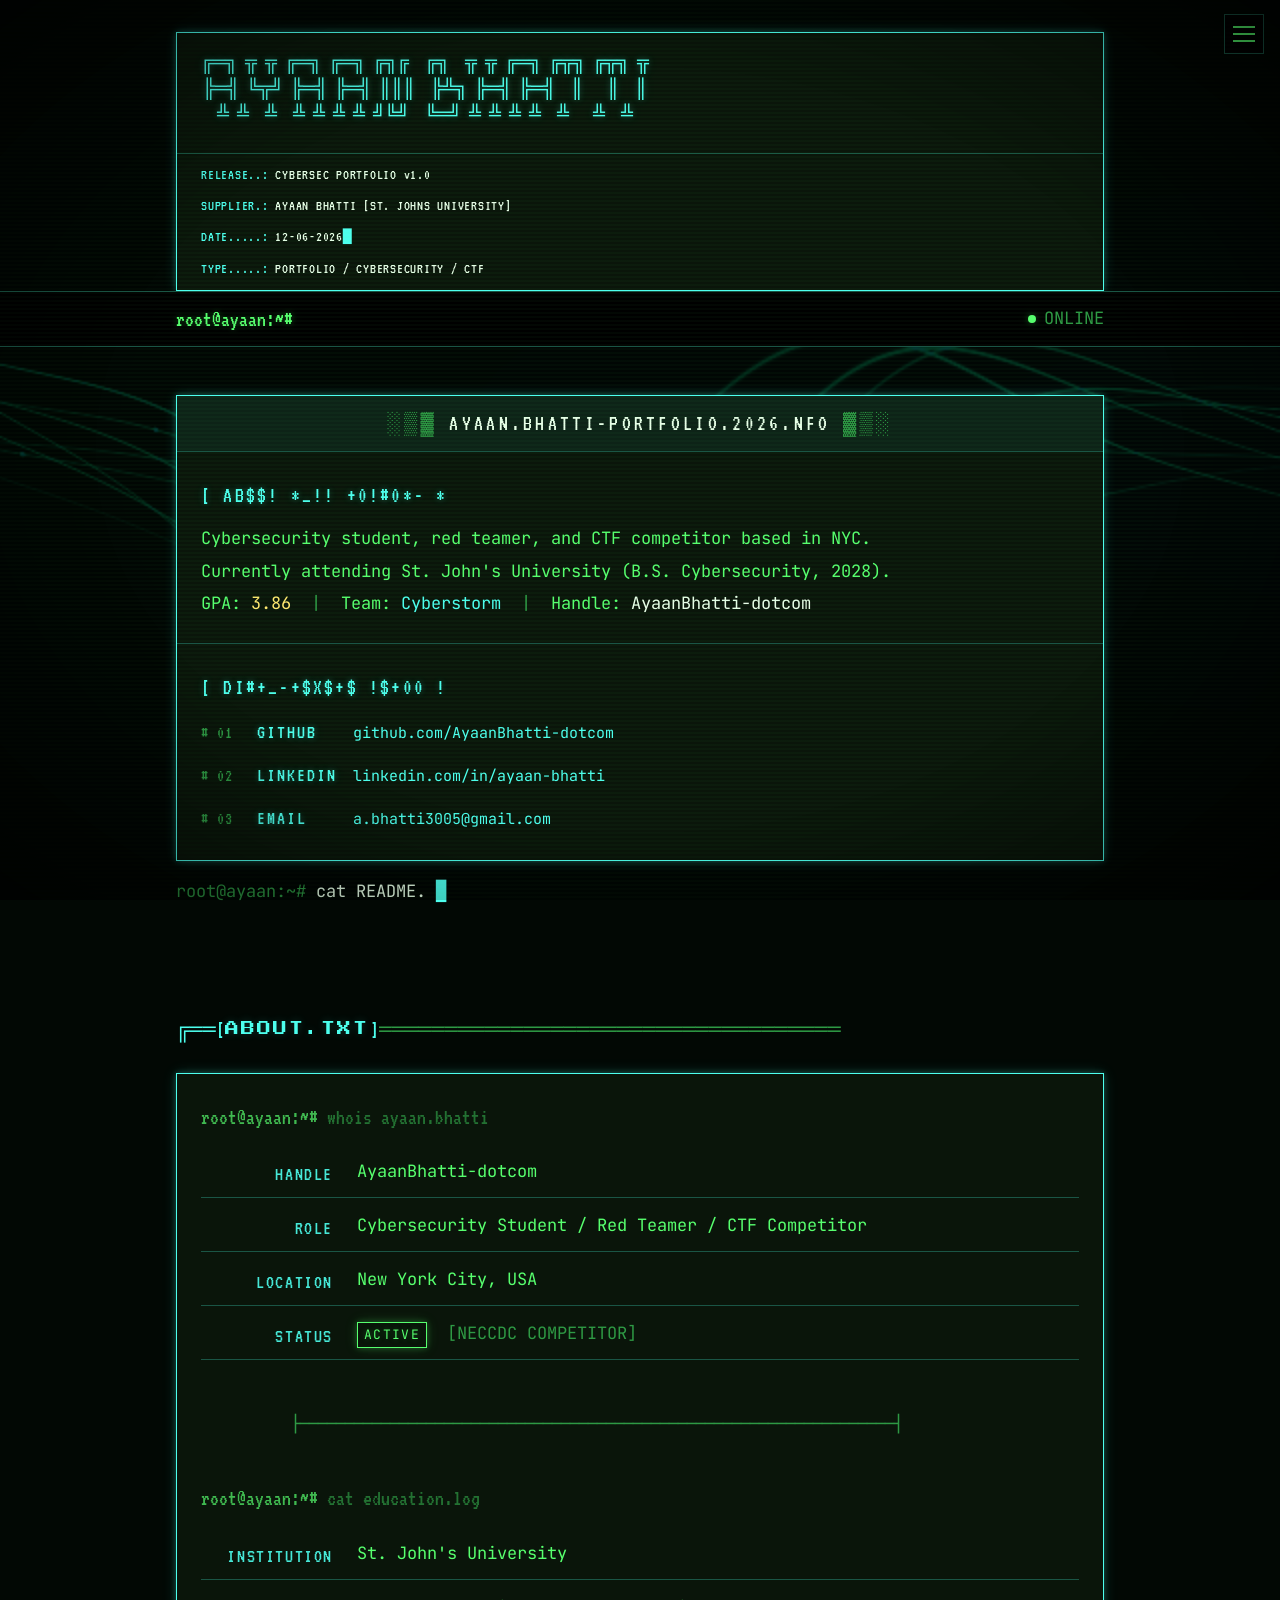
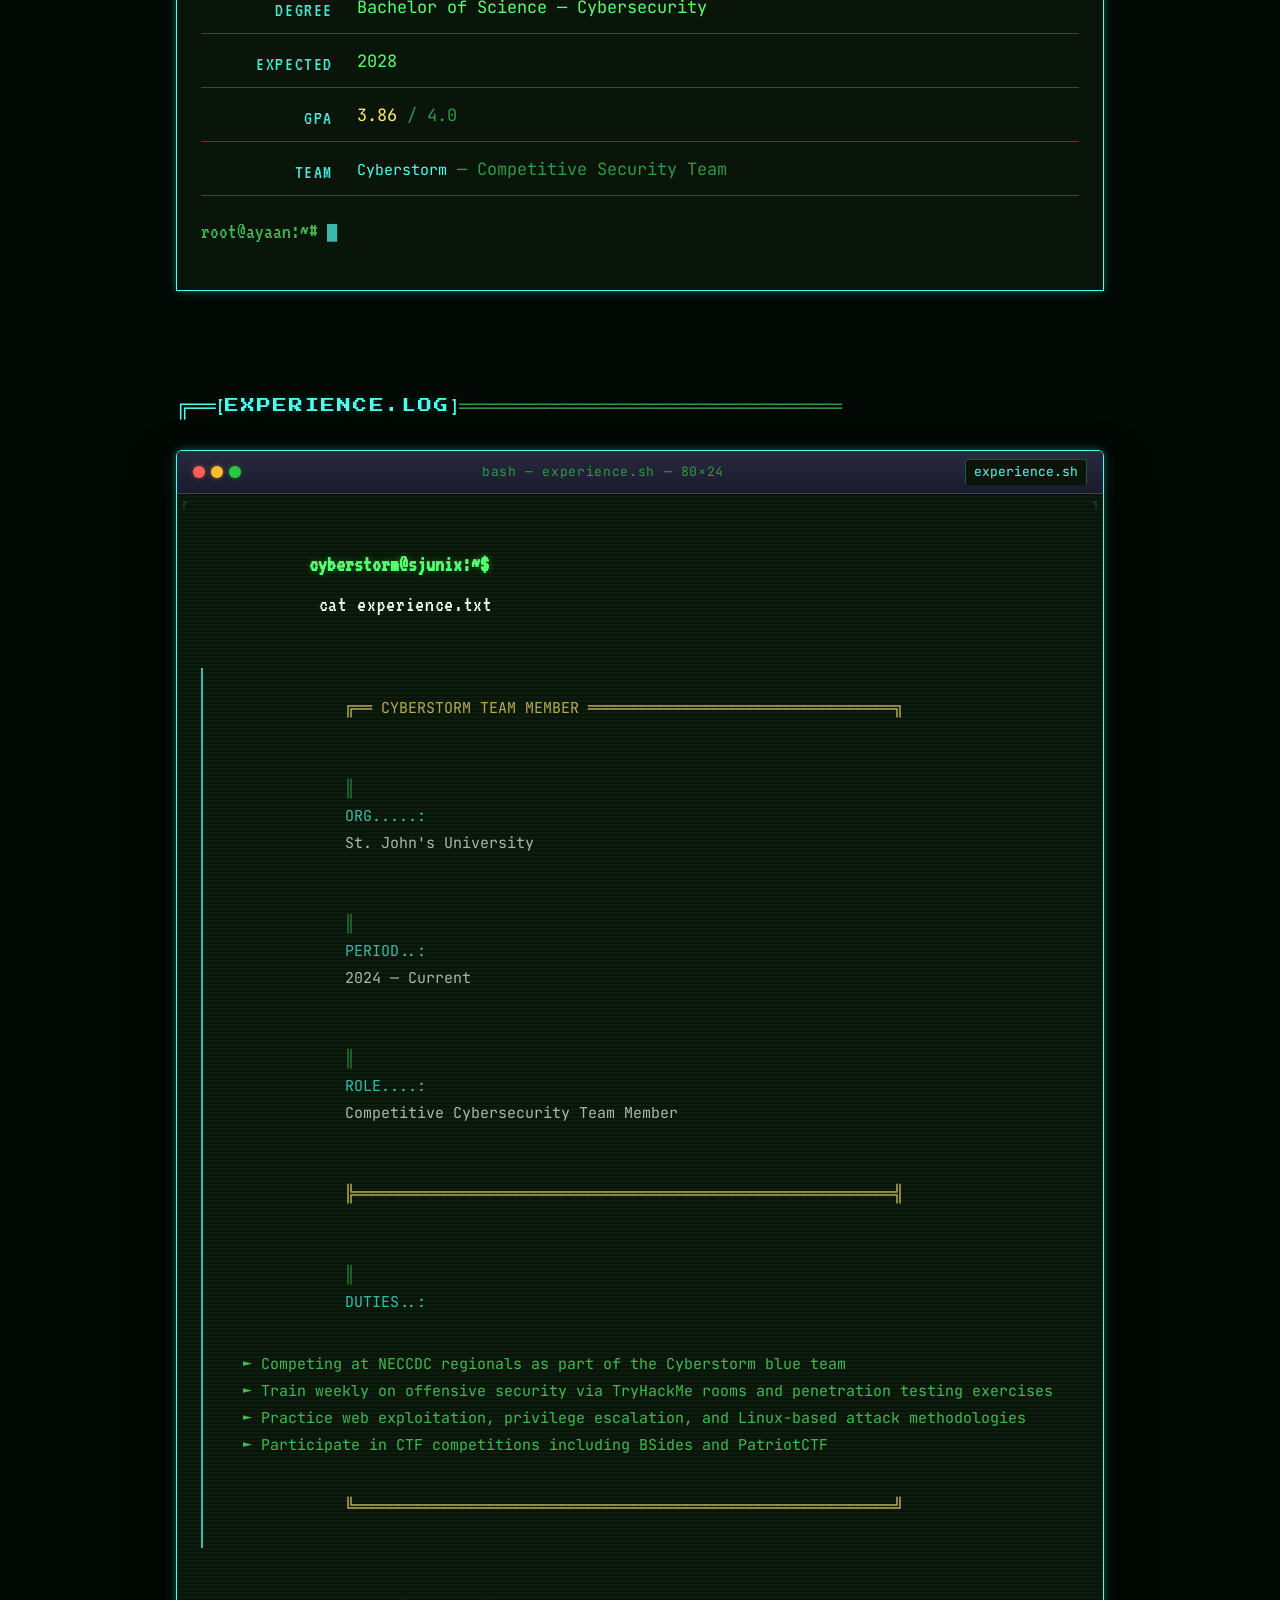
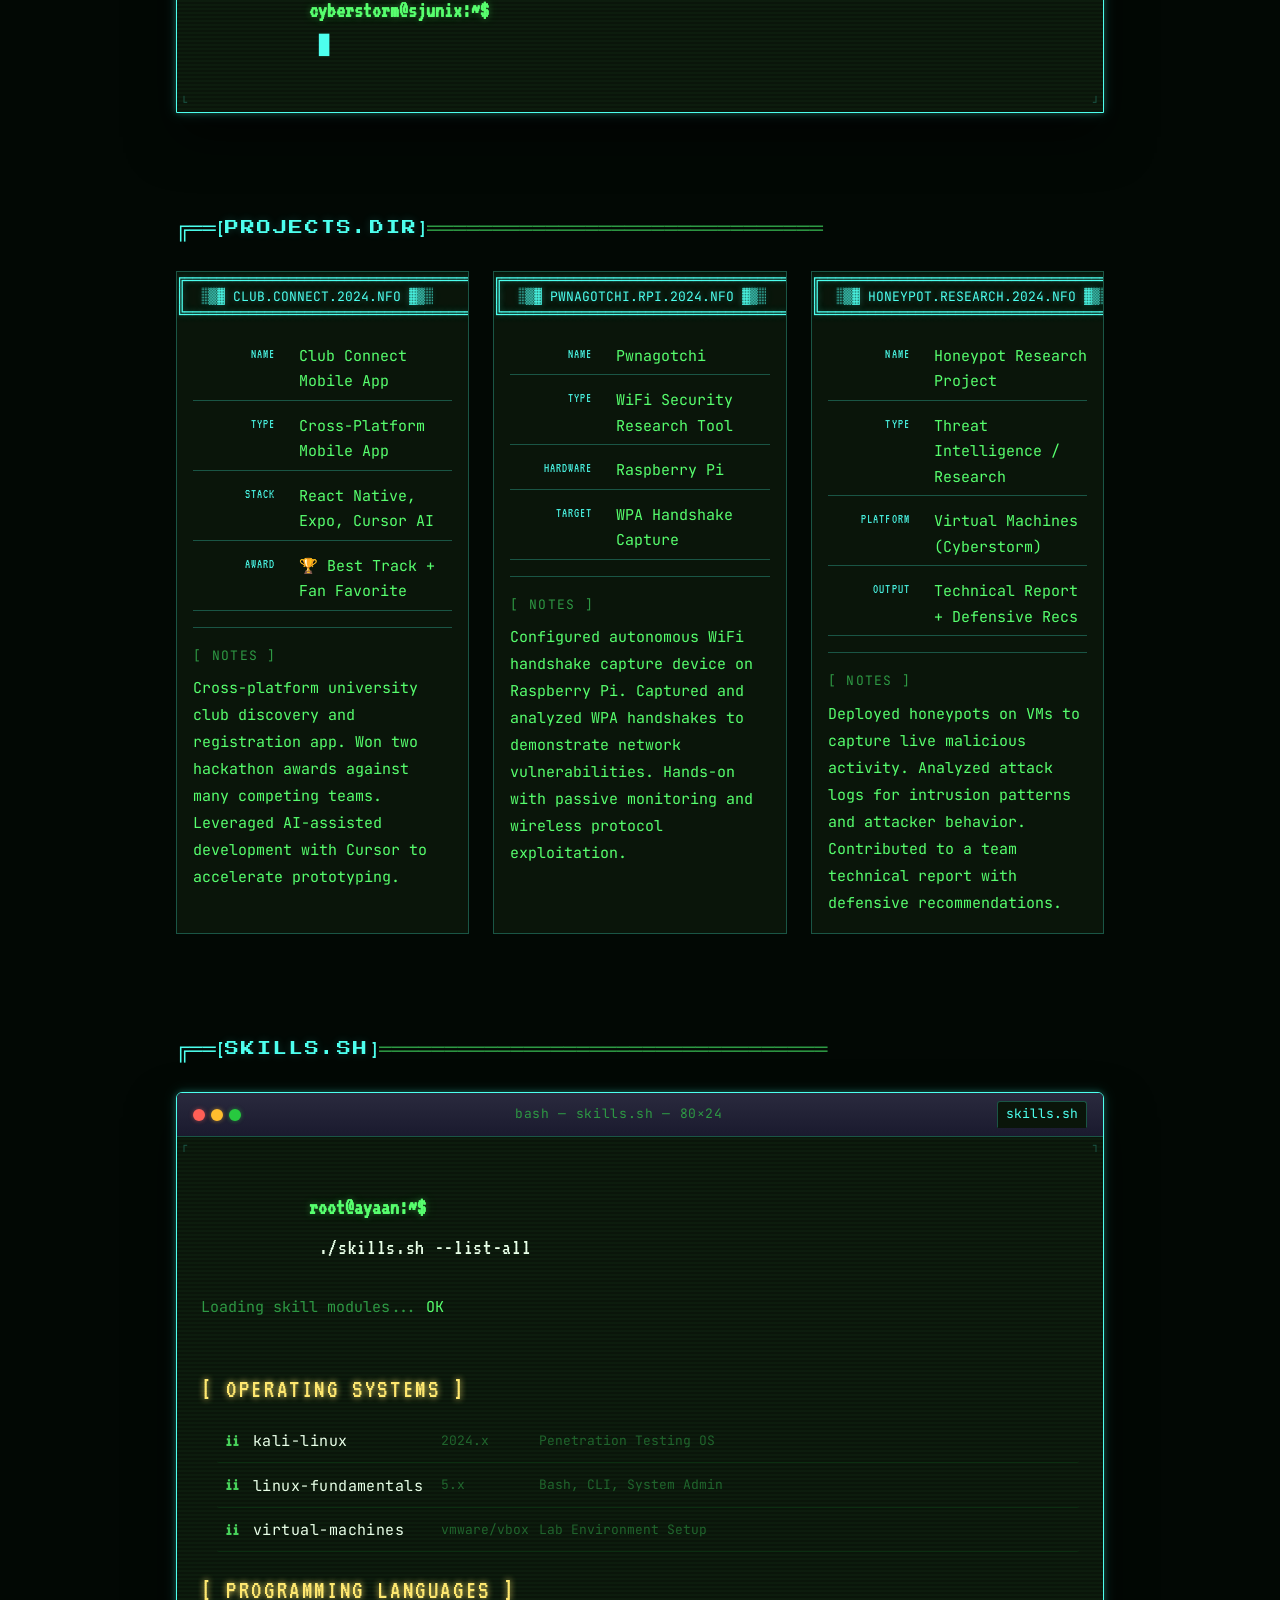
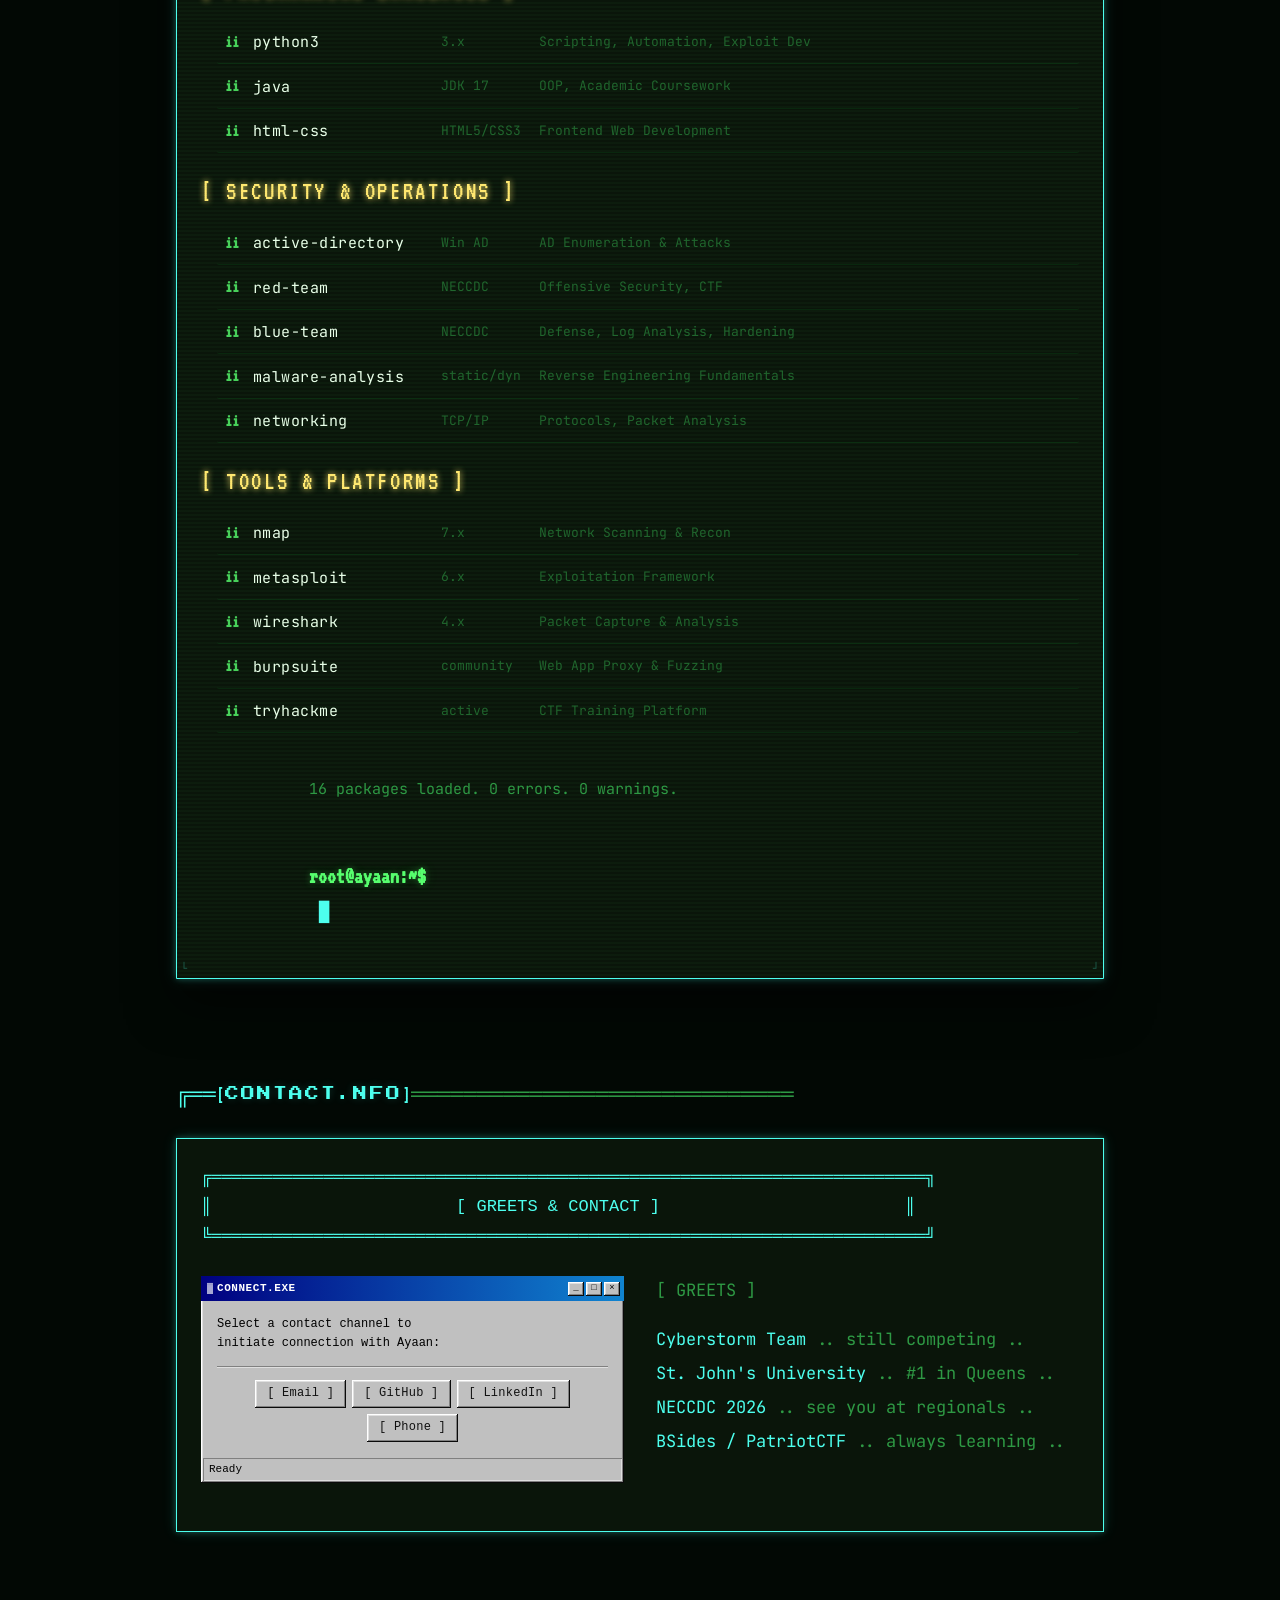
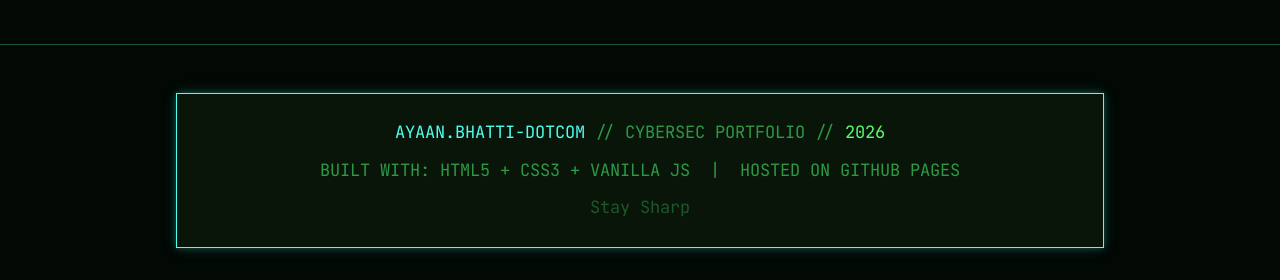
==== index.html @ 2c01bb22 "Add portfolio site files and design system" ====
<!DOCTYPE html>
<html lang="en">
<head>
  <meta charset="UTF-8">
  <meta name="viewport" content="width=device-width, initial-scale=1.0">

  <!-- Primary Meta Tags -->
  <title>Ayaan Bhatti | Cybersecurity Portfolio</title>
  <meta name="title"       content="Ayaan Bhatti | Cybersecurity Portfolio">
  <meta name="description" content="Cybersecurity student at St. John's University. CTF competitor, red teamer, NECCDC competitor. Explore my projects including Pwnagotchi, honeypot research, and Club Connect.">
  <meta name="author"      content="Ayaan Bhatti">
  <meta name="keywords"    content="cybersecurity, CTF, NECCDC, red team, blue team, St. John's University, portfolio, Kali Linux, penetration testing">
  <meta name="robots"      content="index, follow">
  <meta name="theme-color" content="#000000">

  <!-- Canonical URL -->
  <link rel="canonical" href="https://ayaanbhatti-dotcom.github.io/">

  <!-- Open Graph / Social -->
  <meta property="og:type"        content="website">
  <meta property="og:url"         content="https://ayaanbhatti-dotcom.github.io/">
  <meta property="og:title"       content="Ayaan Bhatti | Cybersecurity Portfolio">
  <meta property="og:description" content="Cybersecurity student, CTF competitor, and red teamer at St. John's University.">
  <meta property="og:image"       content="https://ayaanbhatti-dotcom.github.io/og-image.png">

  <!-- Twitter Card -->
  <meta name="twitter:card"        content="summary_large_image">
  <meta name="twitter:title"       content="Ayaan Bhatti | Cybersecurity Portfolio">
  <meta name="twitter:description" content="Cybersecurity student, CTF competitor, and red teamer.">

  <!-- Structured Data (JSON-LD) -->
  <script type="application/ld+json">
  {
    "@context": "https://schema.org",
    "@type": "Person",
    "name": "Ayaan Bhatti",
    "url": "https://ayaanbhatti-dotcom.github.io",
    "email": "a.bhatti3005@gmail.com",
    "telephone": "929-234-9944",
    "sameAs": [
      "https://github.com/AyaanBhatti-dotcom",
      "https://www.linkedin.com/in/ayaan-bhatti-0970a7346/"
    ],
    "jobTitle": "Cybersecurity Student",
    "alumniOf": {
      "@type": "CollegeOrUniversity",
      "name": "St. John's University"
    },
    "knowsAbout": [
      "Cybersecurity",
      "Penetration Testing",
      "CTF Competitions",
      "Red Team Operations",
      "Network Security"
    ]
  }
  </script>

  <!-- Fonts — preconnect before stylesheet request -->
  <link rel="preconnect" href="https://fonts.googleapis.com">
  <link rel="preconnect" href="https://fonts.gstatic.com" crossorigin>
  <link href="https://fonts.googleapis.com/css2?family=JetBrains+Mono:ital,wght@0,400;0,500;0,700;1,400&family=VT323&family=Press+Start+2P&family=Rajdhani:wght@600;700&display=swap" rel="stylesheet">

  <!-- Critical CSS inline — prevents flash of unstyled content -->
  <style>
    body { background: #020804; color: #57FF6E; font-family: 'JetBrains Mono', 'Courier New', monospace; margin: 0; }
    .crt-overlay { display: none; } /* revealed after load via JS */
  </style>

  <!-- Stylesheets -->
  <link rel="stylesheet" href="css/design-system.css">
  <link rel="stylesheet" href="css/layout.css">
  <link rel="stylesheet" href="css/components.css">
  <link rel="stylesheet" href="css/effects.css">
  <link rel="stylesheet" href="css/main.css">

  <!-- Favicon: inline SVG terminal icon -->
  <link rel="icon" type="image/svg+xml" href="data:image/svg+xml,<svg xmlns='http://www.w3.org/2000/svg' viewBox='0 0 100 100'><text y='.9em' font-size='90'>⌨</text></svg>">
</head>
<body>
  <!-- CRT overlay (appended via JS) -->
  <div class="crt-overlay" aria-hidden="true"></div>

  <!-- ╔══════════════════════════════════════════════════════════╗ -->
  <!-- ║                     SITE HEADER                         ║ -->
  <!-- ╚══════════════════════════════════════════════════════════╝ -->
  <header class="site-header" role="banner">
    <div class="container">
      <!-- Single CSS-bordered panel — no ASCII box chars that misalign -->
      <div class="nfo-header nfo-panel" aria-label="Site header">

        <!-- ASCII logo — no leading newline inside <pre> -->
        <pre class="nfo-header__logo glitch" aria-label="Ayaan Bhatti logo">╔═╗ ╦ ╦ ╔═╗ ╔═╗ ╔╗╔  ╔╗  ╦ ╦ ╔═╗ ╔╦╗ ╔╦╗ ╦
╠═╣ ╚╦╝ ╠═╣ ╠═╣ ║║║  ╠╩╗ ╠═╣ ╠═╣  ║   ║  ║
╩ ╩  ╩  ╩ ╩ ╩ ╩ ╝╚╝  ╚═╝ ╩ ╩ ╩ ╩  ╩   ╩  ╩</pre>

        <!-- CSS divider between logo and metadata -->
        <div class="nfo-header__divider" aria-hidden="true"></div>

        <!-- Release metadata — no manual ║ padding -->
        <div class="nfo-header__meta" aria-label="Portfolio metadata">
          <span class="nfo-header__meta-line">
            <span class="text-cyan">RELEASE..: </span>
            <span class="text-white">CYBERSEC PORTFOLIO v1.0</span>
          </span>
          <span class="nfo-header__meta-line">
            <span class="text-cyan">SUPPLIER.: </span>
            <span class="text-white">AYAAN BHATTI [ST. JOHNS UNIVERSITY]</span>
          </span>
          <span class="nfo-header__meta-line">
            <span class="text-cyan">DATE.....: </span>
            <span id="header-date" class="text-white">MMDDYYYY</span>
          </span>
          <span class="nfo-header__meta-line">
            <span class="text-cyan">TYPE.....: </span>
            <span class="text-white">PORTFOLIO / CYBERSECURITY / CTF</span>
          </span>
        </div>

      </div>
    </div>
  </header>

  <!-- ─── NAVIGATION ─────────────────────────────────────────────── -->
  <nav class="site-nav" role="navigation" aria-label="Main navigation">
    <div class="container">
      <div class="site-nav__inner">
        <!-- Terminal prompt prefix -->
        <span class="site-nav__prompt glitch" aria-hidden="true">root@ayaan:~#</span>

        <!-- Status indicator -->
        <span class="site-nav__status" aria-label="System status: online">
          <span class="status-dot" aria-hidden="true"></span>
          <span class="text-dim text-sm">ONLINE</span>
        </span>
      </div>
    </div>
  </nav>

  <!-- ─── FULLSCREEN VERTICAL MENU OVERLAY ─────────────────────── -->
  <!-- Port of MenuVertical React/motion component — vanilla CSS transitions -->
  <div id="menu-overlay"
       class="menu-overlay"
       role="dialog"
       aria-modal="true"
       aria-label="Full navigation menu"
       aria-hidden="true">

    <!-- Close / ESC button -->
    <button class="menu-overlay__close" aria-label="Close navigation menu">
      <span aria-hidden="true">[ ESC ]</span>
    </button>

    <!-- Vertical nav items — Rajdhani font, large, animated -->
    <nav class="menu-vertical" aria-label="Site navigation">

      <a href="#hero"       class="menu-vertical__item" data-menu-link>
        <span class="menu-vertical__arrow" aria-hidden="true">→</span>
        <span class="menu-vertical__label">./home</span>
      </a>
      <a href="#about"      class="menu-vertical__item" data-menu-link>
        <span class="menu-vertical__arrow" aria-hidden="true">→</span>
        <span class="menu-vertical__label">./about</span>
      </a>
      <a href="#experience" class="menu-vertical__item" data-menu-link>
        <span class="menu-vertical__arrow" aria-hidden="true">→</span>
        <span class="menu-vertical__label">./experience</span>
      </a>
      <a href="#projects"   class="menu-vertical__item" data-menu-link>
        <span class="menu-vertical__arrow" aria-hidden="true">→</span>
        <span class="menu-vertical__label">./projects</span>
      </a>
      <a href="#skills"     class="menu-vertical__item" data-menu-link>
        <span class="menu-vertical__arrow" aria-hidden="true">→</span>
        <span class="menu-vertical__label">./skills</span>
      </a>
      <a href="#contact"    class="menu-vertical__item" data-menu-link>
        <span class="menu-vertical__arrow" aria-hidden="true">→</span>
        <span class="menu-vertical__label">./contact</span>
      </a>

    </nav>

    <!-- Terminal flavour text -->
    <p class="menu-overlay__hint" aria-hidden="true">
      root@ayaan:~# nav --fullscreen
    </p>

  </div>

  <!-- ─── HERO / NFO RELEASE INFO ───────────────────────────────── -->
  <section id="hero" class="section hero-section" aria-label="Introduction">
    <div class="container">

      <!-- Unified NFO panel — single border, CSS dividers, no pre/border mismatch -->
      <div class="nfo-release nfo-panel" role="article" aria-label="Portfolio release file">

        <!-- Banner strip -->
        <div class="nfo-release__banner" aria-hidden="true">
          <span class="text-dim">░▒▓</span>
          <span class="text-white"> AYAAN.BHATTI-PORTFOLIO.2026.NFO </span>
          <span class="text-dim">▓▒░</span>
        </div>

        <!-- About block -->
        <div class="nfo-release__section">
          <p class="nfo-release__label text-cyan" data-special-text>[ ABOUT THIS RELEASE ]</p>
          <p class="nfo-release__text">
            Cybersecurity student, red teamer, and CTF competitor based in NYC.<br>
            Currently attending St. John's University (B.S. Cybersecurity, 2028).<br>
            GPA: <span class="text-yellow">3.86</span>
            &nbsp;<span class="text-dim">|</span>&nbsp;
            Team: <span class="text-cyan">Cyberstorm</span>
            &nbsp;<span class="text-dim">|</span>&nbsp;
            Handle: <span class="text-white">AyaanBhatti-dotcom</span>
          </p>
        </div>

        <!-- CSS divider — always full-width, no char alignment issues -->
        <div class="nfo-release__rule" aria-hidden="true"></div>

        <!-- Distribution sites -->
        <div class="nfo-release__section">
          <p class="nfo-release__label text-cyan" data-special-text>[ DISTRIBUTION SITES ]</p>
          <ul class="nfo-release__distro" role="list">
            <li>
              <span class="nfo-release__distro-num text-dim"># 01</span>
              <span class="nfo-release__distro-label text-cyan">GITHUB</span>
              <a href="https://github.com/AyaanBhatti-dotcom"
                 class="nfo-link"
                 target="_blank"
                 rel="noopener noreferrer"
                 aria-label="GitHub profile">
                github.com/AyaanBhatti-dotcom
              </a>
            </li>
            <li>
              <span class="nfo-release__distro-num text-dim"># 02</span>
              <span class="nfo-release__distro-label text-cyan">LINKEDIN</span>
              <a href="https://www.linkedin.com/in/ayaan-bhatti-0970a7346/"
                 class="nfo-link"
                 target="_blank"
                 rel="noopener noreferrer"
                 aria-label="LinkedIn profile">
                linkedin.com/in/ayaan-bhatti
              </a>
            </li>
            <li>
              <span class="nfo-release__distro-num text-dim"># 03</span>
              <span class="nfo-release__distro-label text-cyan">EMAIL</span>
              <a href="mailto:a.bhatti3005@gmail.com"
                 class="nfo-link"
                 aria-label="Email Ayaan">
                a.bhatti3005@gmail.com
              </a>
            </li>
          </ul>
        </div>

      </div>

      <!-- Typing tagline sits cleanly below the panel -->
      <p class="hero-tagline" aria-live="polite">
        <span class="text-dim">root@ayaan:~# </span>
        <span id="typed-tagline" class="text-white"></span>
        <span class="typed-cursor text-cyan" aria-hidden="true">█</span>
      </p>

    </div>
  </section>

  <!-- ─── ABOUT / EDUCATION ─────────────────────────────────────── -->
  <section id="about" class="section" aria-labelledby="about-heading">
    <div class="container">

      <!-- Section title -->
      <div class="section-title" aria-hidden="true">
        <span class="text-cyan">╔══[ </span>
        <h2 id="about-heading" class="section-title__text">ABOUT.TXT</h2>
        <span class="text-cyan"> ]</span>
        <span class="section-title__rule text-dim"> ═══════════════════════════════════</span>
      </div>

      <!-- WHOIS record block -->
      <div class="record-panel nfo-panel" role="region" aria-label="Personal information record">
        <p class="record-panel__command text-dim" aria-label="Command prompt">
          <span class="text-green">root@ayaan:~# </span>whois ayaan.bhatti
        </p>

        <dl class="record-list">
          <div class="record-row">
            <dt class="record-key text-cyan">HANDLE</dt>
            <dd class="record-value text-white">AyaanBhatti-dotcom</dd>
          </div>
          <div class="record-row">
            <dt class="record-key text-cyan">ROLE</dt>
            <dd class="record-value text-white">Cybersecurity Student / Red Teamer / CTF Competitor</dd>
          </div>
          <div class="record-row">
            <dt class="record-key text-cyan">LOCATION</dt>
            <dd class="record-value text-white">New York City, USA</dd>
          </div>
          <div class="record-row">
            <dt class="record-key text-cyan">STATUS</dt>
            <dd class="record-value">
              <span class="status-badge status-badge--active">ACTIVE</span>
              <span class="text-dim"> &nbsp;[NECCDC COMPETITOR]</span>
            </dd>
          </div>
        </dl>

        <div class="record-divider text-dim" aria-hidden="true">
          ├──────────────────────────────────────────────────────────────────┤
        </div>

        <!-- Education sub-block -->
        <p class="record-panel__command text-dim" aria-label="Education query">
          <span class="text-green">root@ayaan:~# </span>cat education.log
        </p>

        <dl class="record-list">
          <div class="record-row">
            <dt class="record-key text-cyan">INSTITUTION</dt>
            <dd class="record-value text-white">St. John's University</dd>
          </div>
          <div class="record-row">
            <dt class="record-key text-cyan">DEGREE</dt>
            <dd class="record-value text-white">Bachelor of Science — Cybersecurity</dd>
          </div>
          <div class="record-row">
            <dt class="record-key text-cyan">EXPECTED</dt>
            <dd class="record-value text-white">2028</dd>
          </div>
          <div class="record-row">
            <dt class="record-key text-cyan">GPA</dt>
            <dd class="record-value">
              <span class="text-yellow">3.86</span>
              <span class="text-dim"> / 4.0</span>
            </dd>
          </div>
          <div class="record-row">
            <dt class="record-key text-cyan">TEAM</dt>
            <dd class="record-value">
              <a href="#experience" class="nfo-link">Cyberstorm</a>
              <span class="text-dim"> — Competitive Security Team</span>
            </dd>
          </div>
        </dl>

        <!-- Closing prompt -->
        <p class="record-panel__command text-dim" aria-hidden="true">
          <span class="text-green">root@ayaan:~# </span>
          <span class="typed-cursor text-cyan">█</span>
        </p>
      </div>

    </div>
  </section>

  <!-- ─── EXPERIENCE ────────────────────────────────────────────── -->
  <section id="experience" class="section" aria-labelledby="exp-heading">
    <div class="container">

      <div class="section-title" aria-hidden="true">
        <span class="text-cyan">╔══[ </span>
        <h2 id="exp-heading" class="section-title__text">EXPERIENCE.LOG</h2>
        <span class="text-cyan"> ]</span>
        <span class="section-title__rule text-dim"> ═════════════════════════════</span>
      </div>

      <!-- Terminal window chrome -->
      <div class="terminal-window" role="region" aria-label="Experience terminal window">

        <!-- Title bar -->
        <div class="terminal-window__titlebar" aria-hidden="true">
          <span class="terminal-window__dots">
            <span class="dot dot--red"   title="Close"></span>
            <span class="dot dot--yellow" title="Minimize"></span>
            <span class="dot dot--green"  title="Maximize"></span>
          </span>
          <span class="terminal-window__title">bash — experience.sh — 80×24</span>
          <span class="terminal-window__tabs">
            <span class="terminal-window__tab terminal-window__tab--active">experience.sh</span>
          </span>
        </div>

        <!-- Terminal body -->
        <div class="terminal-window__body">
          <!-- Corner accents -->
          <span class="terminal-corner terminal-corner--tl" aria-hidden="true">┌</span>
          <span class="terminal-corner terminal-corner--tr" aria-hidden="true">┐</span>
          <span class="terminal-corner terminal-corner--bl" aria-hidden="true">└</span>
          <span class="terminal-corner terminal-corner--br" aria-hidden="true">┘</span>

          <!-- Command -->
          <p class="term-line">
            <span class="term-prompt">cyberstorm@sjunix:~$</span>
            <span class="term-cmd text-white"> cat experience.txt</span>
          </p>

          <!-- Output -->
          <div class="term-output">
            <p class="term-line">
              <span class="text-yellow">╔══ CYBERSTORM TEAM MEMBER ══════════════════════════════════╗</span>
            </p>
            <p class="term-line">
              <span class="text-dim">║ </span>
              <span class="text-cyan">ORG.....: </span>
              <span class="text-white">St. John's University</span>
            </p>
            <p class="term-line">
              <span class="text-dim">║ </span>
              <span class="text-cyan">PERIOD..: </span>
              <span class="text-white">2024 — Current</span>
            </p>
            <p class="term-line">
              <span class="text-dim">║ </span>
              <span class="text-cyan">ROLE....: </span>
              <span class="text-white">Competitive Cybersecurity Team Member</span>
            </p>
            <p class="term-line">
              <span class="text-yellow">╠════════════════════════════════════════════════════════════╣</span>
            </p>
            <p class="term-line">
              <span class="text-dim">║ </span>
              <span class="text-cyan">DUTIES..: </span>
            </p>

            <ul class="term-list" role="list" aria-label="Responsibilities">
              <li class="term-list-item">
                <span class="text-text">► </span>
                <span>Competing at NECCDC regionals as part of the Cyberstorm blue team</span>
              </li>
              <li class="term-list-item">
                <span class="text-text">► </span>
                <span>Train weekly on offensive security via TryHackMe rooms and penetration testing exercises</span>
              </li>
              <li class="term-list-item">
                <span class="text-text">► </span>
                <span>Practice web exploitation, privilege escalation, and Linux-based attack methodologies</span>
              </li>
              <li class="term-list-item">
                <span class="text-text">► </span>
                <span>Participate in CTF competitions including BSides and PatriotCTF</span>
              </li>
            </ul>

            <p class="term-line">
              <span class="text-yellow">╚════════════════════════════════════════════════════════════╝</span>
            </p>
          </div>

          <!-- Return prompt -->
          <p class="term-line term-line--prompt">
            <span class="term-prompt">cyberstorm@sjunix:~$</span>
            <span class="typed-cursor text-cyan" aria-hidden="true"> █</span>
          </p>

        </div>
      </div>

    </div>
  </section>

  <!-- ─── PROJECTS ──────────────────────────────────────────────── -->
  <section id="projects" class="section" aria-labelledby="projects-heading">
    <div class="container">

      <div class="section-title" aria-hidden="true">
        <span class="text-cyan">╔══[ </span>
        <h2 id="projects-heading" class="section-title__text">PROJECTS.DIR</h2>
        <span class="text-cyan"> ]</span>
        <span class="section-title__rule text-dim"> ══════════════════════════════</span>
      </div>

      <div class="projects-grid">

        <!-- ── PROJECT 1: Club Connect ── -->
        <article class="project-card" aria-label="Project: Club Connect Mobile App">
          <pre class="project-card__header text-cyan" aria-hidden="true">
╔══════════════════════════════════════════════╗
║  ░▒▓ CLUB.CONNECT.2024.NFO ▓▒░              ║
╚══════════════════════════════════════════════╝</pre>

          <div class="project-card__body">
            <dl class="record-list">
              <div class="record-row">
                <dt class="record-key text-cyan">NAME</dt>
                <dd class="record-value text-white">Club Connect Mobile App</dd>
              </div>
              <div class="record-row">
                <dt class="record-key text-cyan">TYPE</dt>
                <dd class="record-value text-white">Cross-Platform Mobile App</dd>
              </div>
              <div class="record-row">
                <dt class="record-key text-cyan">STACK</dt>
                <dd class="record-value text-white">React Native, Expo, Cursor AI</dd>
              </div>
              <div class="record-row">
                <dt class="record-key text-cyan">AWARD</dt>
                <dd class="record-value text-yellow">🏆 Best Track + Fan Favorite</dd>
              </div>
            </dl>

            <div class="project-card__notes">
              <p class="text-dim">[ NOTES ]</p>
              <p>Cross-platform university club discovery and registration app. Won two hackathon awards against many competing teams. Leveraged AI-assisted development with Cursor to accelerate prototyping.</p>
            </div>
          </div>
        </article>

        <!-- ── PROJECT 2: Pwnagotchi ── -->
        <article class="project-card" aria-label="Project: Pwnagotchi WiFi Security Tool">
          <pre class="project-card__header text-cyan" aria-hidden="true">
╔══════════════════════════════════════════════╗
║  ░▒▓ PWNAGOTCHI.RPI.2024.NFO ▓▒░           ║
╚══════════════════════════════════════════════╝</pre>

          <div class="project-card__body">
            <dl class="record-list">
              <div class="record-row">
                <dt class="record-key text-cyan">NAME</dt>
                <dd class="record-value text-white">Pwnagotchi</dd>
              </div>
              <div class="record-row">
                <dt class="record-key text-cyan">TYPE</dt>
                <dd class="record-value text-white">WiFi Security Research Tool</dd>
              </div>
              <div class="record-row">
                <dt class="record-key text-cyan">HARDWARE</dt>
                <dd class="record-value text-white">Raspberry Pi</dd>
              </div>
              <div class="record-row">
                <dt class="record-key text-cyan">TARGET</dt>
                <dd class="record-value text-white">WPA Handshake Capture</dd>
              </div>
            </dl>

            <div class="project-card__notes">
              <p class="text-dim">[ NOTES ]</p>
              <p>Configured autonomous WiFi handshake capture device on Raspberry Pi. Captured and analyzed WPA handshakes to demonstrate network vulnerabilities. Hands-on with passive monitoring and wireless protocol exploitation.</p>
            </div>
          </div>
        </article>

        <!-- ── PROJECT 3: Honeypot Research ── -->
        <article class="project-card" aria-label="Project: Honeypot Research">
          <pre class="project-card__header text-cyan" aria-hidden="true">
╔══════════════════════════════════════════════╗
║  ░▒▓ HONEYPOT.RESEARCH.2024.NFO ▓▒░        ║
╚══════════════════════════════════════════════╝</pre>

          <div class="project-card__body">
            <dl class="record-list">
              <div class="record-row">
                <dt class="record-key text-cyan">NAME</dt>
                <dd class="record-value text-white">Honeypot Research Project</dd>
              </div>
              <div class="record-row">
                <dt class="record-key text-cyan">TYPE</dt>
                <dd class="record-value text-white">Threat Intelligence / Research</dd>
              </div>
              <div class="record-row">
                <dt class="record-key text-cyan">PLATFORM</dt>
                <dd class="record-value text-white">Virtual Machines (Cyberstorm)</dd>
              </div>
              <div class="record-row">
                <dt class="record-key text-cyan">OUTPUT</dt>
                <dd class="record-value text-white">Technical Report + Defensive Recs</dd>
              </div>
            </dl>

            <div class="project-card__notes">
              <p class="text-dim">[ NOTES ]</p>
              <p>Deployed honeypots on VMs to capture live malicious activity. Analyzed attack logs for intrusion patterns and attacker behavior. Contributed to a team technical report with defensive recommendations.</p>
            </div>
          </div>
        </article>

      </div>
    </div>
  </section>

  <!-- ─── SKILLS ────────────────────────────────────────────────── -->
  <section id="skills" class="section" aria-labelledby="skills-heading">
    <div class="container">

      <div class="section-title" aria-hidden="true">
        <span class="text-cyan">╔══[ </span>
        <h2 id="skills-heading" class="section-title__text">SKILLS.SH</h2>
        <span class="text-cyan"> ]</span>
        <span class="section-title__rule text-dim"> ══════════════════════════════════</span>
      </div>

      <div class="terminal-window" role="region" aria-label="Skills terminal output">

        <div class="terminal-window__titlebar" aria-hidden="true">
          <span class="terminal-window__dots">
            <span class="dot dot--red"    title="Close"></span>
            <span class="dot dot--yellow" title="Minimize"></span>
            <span class="dot dot--green"  title="Maximize"></span>
          </span>
          <span class="terminal-window__title">bash — skills.sh — 80×24</span>
          <span class="terminal-window__tabs">
            <span class="terminal-window__tab terminal-window__tab--active">skills.sh</span>
          </span>
        </div>

        <div class="terminal-window__body">
          <!-- Corner accents -->
          <span class="terminal-corner terminal-corner--tl" aria-hidden="true">┌</span>
          <span class="terminal-corner terminal-corner--tr" aria-hidden="true">┐</span>
          <span class="terminal-corner terminal-corner--bl" aria-hidden="true">└</span>
          <span class="terminal-corner terminal-corner--br" aria-hidden="true">┘</span>

          <p class="term-line">
            <span class="term-prompt">root@ayaan:~$</span>
            <span class="term-cmd text-white"> ./skills.sh --list-all</span>
          </p>
          <p class="term-line text-dim">Loading skill modules... <span class="text-green">OK</span></p>
          <br>

          <!-- Category: Operating Systems -->
          <p class="skills-category text-yellow">[ OPERATING SYSTEMS ]</p>
          <div class="skills-grid" role="list" aria-label="Operating systems skills">
            <div class="skill-item" role="listitem">
              <span class="skill-status text-green">ii</span>
              <span class="skill-name text-white">kali-linux</span>
              <span class="skill-ver text-dim">2024.x</span>
              <span class="skill-desc text-dim">Penetration Testing OS</span>
            </div>
            <div class="skill-item" role="listitem">
              <span class="skill-status text-green">ii</span>
              <span class="skill-name text-white">linux-fundamentals</span>
              <span class="skill-ver text-dim">5.x</span>
              <span class="skill-desc text-dim">Bash, CLI, System Admin</span>
            </div>
            <div class="skill-item" role="listitem">
              <span class="skill-status text-green">ii</span>
              <span class="skill-name text-white">virtual-machines</span>
              <span class="skill-ver text-dim">vmware/vbox</span>
              <span class="skill-desc text-dim">Lab Environment Setup</span>
            </div>
          </div>

          <!-- Category: Programming -->
          <p class="skills-category text-yellow">[ PROGRAMMING LANGUAGES ]</p>
          <div class="skills-grid" role="list" aria-label="Programming language skills">
            <div class="skill-item" role="listitem">
              <span class="skill-status text-green">ii</span>
              <span class="skill-name text-white">python3</span>
              <span class="skill-ver text-dim">3.x</span>
              <span class="skill-desc text-dim">Scripting, Automation, Exploit Dev</span>
            </div>
            <div class="skill-item" role="listitem">
              <span class="skill-status text-green">ii</span>
              <span class="skill-name text-white">java</span>
              <span class="skill-ver text-dim">JDK 17</span>
              <span class="skill-desc text-dim">OOP, Academic Coursework</span>
            </div>
            <div class="skill-item" role="listitem">
              <span class="skill-status text-green">ii</span>
              <span class="skill-name text-white">html-css</span>
              <span class="skill-ver text-dim">HTML5/CSS3</span>
              <span class="skill-desc text-dim">Frontend Web Development</span>
            </div>
          </div>

          <!-- Category: Security & Operations -->
          <p class="skills-category text-yellow">[ SECURITY &amp; OPERATIONS ]</p>
          <div class="skills-grid" role="list" aria-label="Security skills">
            <div class="skill-item" role="listitem">
              <span class="skill-status text-green">ii</span>
              <span class="skill-name text-white">active-directory</span>
              <span class="skill-ver text-dim">Win AD</span>
              <span class="skill-desc text-dim">AD Enumeration &amp; Attacks</span>
            </div>
            <div class="skill-item" role="listitem">
              <span class="skill-status text-green">ii</span>
              <span class="skill-name text-white">red-team</span>
              <span class="skill-ver text-dim">NECCDC</span>
              <span class="skill-desc text-dim">Offensive Security, CTF</span>
            </div>
            <div class="skill-item" role="listitem">
              <span class="skill-status text-green">ii</span>
              <span class="skill-name text-white">blue-team</span>
              <span class="skill-ver text-dim">NECCDC</span>
              <span class="skill-desc text-dim">Defense, Log Analysis, Hardening</span>
            </div>
            <div class="skill-item" role="listitem">
              <span class="skill-status text-green">ii</span>
              <span class="skill-name text-white">malware-analysis</span>
              <span class="skill-ver text-dim">static/dyn</span>
              <span class="skill-desc text-dim">Reverse Engineering Fundamentals</span>
            </div>
            <div class="skill-item" role="listitem">
              <span class="skill-status text-green">ii</span>
              <span class="skill-name text-white">networking</span>
              <span class="skill-ver text-dim">TCP/IP</span>
              <span class="skill-desc text-dim">Protocols, Packet Analysis</span>
            </div>
          </div>

          <!-- Category: Tools -->
          <p class="skills-category text-yellow">[ TOOLS &amp; PLATFORMS ]</p>
          <div class="skills-grid" role="list" aria-label="Tools and platforms">
            <div class="skill-item" role="listitem">
              <span class="skill-status text-green">ii</span>
              <span class="skill-name text-white">nmap</span>
              <span class="skill-ver text-dim">7.x</span>
              <span class="skill-desc text-dim">Network Scanning &amp; Recon</span>
            </div>
            <div class="skill-item" role="listitem">
              <span class="skill-status text-green">ii</span>
              <span class="skill-name text-white">metasploit</span>
              <span class="skill-ver text-dim">6.x</span>
              <span class="skill-desc text-dim">Exploitation Framework</span>
            </div>
            <div class="skill-item" role="listitem">
              <span class="skill-status text-green">ii</span>
              <span class="skill-name text-white">wireshark</span>
              <span class="skill-ver text-dim">4.x</span>
              <span class="skill-desc text-dim">Packet Capture &amp; Analysis</span>
            </div>
            <div class="skill-item" role="listitem">
              <span class="skill-status text-green">ii</span>
              <span class="skill-name text-white">burpsuite</span>
              <span class="skill-ver text-dim">community</span>
              <span class="skill-desc text-dim">Web App Proxy &amp; Fuzzing</span>
            </div>
            <div class="skill-item" role="listitem">
              <span class="skill-status text-green">ii</span>
              <span class="skill-name text-white">tryhackme</span>
              <span class="skill-ver text-dim">active</span>
              <span class="skill-desc text-dim">CTF Training Platform</span>
            </div>
          </div>

          <p class="term-line text-dim" style="margin-top: var(--space-sm)">
            16 packages loaded. 0 errors. 0 warnings.
          </p>
          <p class="term-line">
            <span class="term-prompt">root@ayaan:~$</span>
            <span class="typed-cursor text-cyan" aria-hidden="true"> █</span>
          </p>
        </div>
      </div>

    </div>
  </section>

  <!-- ─── CONTACT ───────────────────────────────────────────────── -->
  <section id="contact" class="section" aria-labelledby="contact-heading">
    <div class="container">

      <div class="section-title" aria-hidden="true">
        <span class="text-cyan">╔══[ </span>
        <h2 id="contact-heading" class="section-title__text">CONTACT.NFO</h2>
        <span class="text-cyan"> ]</span>
        <span class="section-title__rule text-dim"> ═════════════════════════════</span>
      </div>

      <div class="nfo-panel">
        <pre class="text-cyan text-sm" aria-hidden="true">╔══════════════════════════════════════════════════════════════════════╗
║                        [ GREETS &amp; CONTACT ]                        ║
╚══════════════════════════════════════════════════════════════════════╝</pre>

        <div class="contact-grid">
          <!-- Win98-style dialog — contact CTA -->
          <div class="win98-dialog" role="complementary" aria-label="Contact shortcuts">

            <!-- Titlebar: classic navy-to-blue gradient -->
            <div class="win98-dialog__titlebar" aria-hidden="true">
              <span class="win98-dialog__icon">▓</span>
              <span class="win98-dialog__title">CONNECT.EXE</span>
              <div class="win98-dialog__controls">
                <span class="win98-dialog__ctrl">_</span>
                <span class="win98-dialog__ctrl">□</span>
                <span class="win98-dialog__ctrl">×</span>
              </div>
            </div>

            <!-- Body -->
            <div class="win98-dialog__body">
              <p class="win98-dialog__message">
                Select a contact channel to<br>
                initiate connection with Ayaan:
              </p>
              <div class="win98-dialog__separator" aria-hidden="true"></div>
              <div class="win98-dialog__buttons">
                <a href="mailto:a.bhatti3005@gmail.com"
                   class="btn-win98"
                   aria-label="Send email to Ayaan Bhatti">
                  [ Email ]
                </a>
                <a href="https://github.com/AyaanBhatti-dotcom"
                   class="btn-win98"
                   target="_blank"
                   rel="noopener noreferrer"
                   aria-label="View GitHub profile">
                  [ GitHub ]
                </a>
                <a href="https://www.linkedin.com/in/ayaan-bhatti-0970a7346/"
                   class="btn-win98"
                   target="_blank"
                   rel="noopener noreferrer"
                   aria-label="View LinkedIn profile">
                  [ LinkedIn ]
                </a>
                <a href="tel:9292349944"
                   class="btn-win98"
                   aria-label="Call Ayaan Bhatti">
                  [ Phone ]
                </a>
              </div>
            </div>

            <!-- Status bar -->
            <div class="win98-dialog__statusbar" aria-hidden="true">
              <span>Ready</span>
            </div>

          </div>

          <!-- Greets block -->
          <div class="contact-greets">
            <p class="text-dim text-sm" style="margin-bottom: var(--space-sm)">[ GREETS ]</p>
            <p class="text-base" style="line-height: 2; font-family: var(--font-mono)">
              <span class="text-cyan">Cyberstorm Team</span><span class="text-dim"> .. still competing ..</span><br>
              <span class="text-cyan">St. John's University</span><span class="text-dim"> .. #1 in Queens ..</span><br>
              <span class="text-cyan">NECCDC 2026</span><span class="text-dim"> .. see you at regionals ..</span><br>
              <span class="text-cyan">BSides / PatriotCTF</span><span class="text-dim"> .. always learning ..</span>
            </p>
          </div>
        </div>
      </div>

    </div>
  </section>

  <!-- ─── FOOTER ─────────────────────────────────────────────────── -->
  <footer class="site-footer" role="contentinfo">
    <div class="container">
      <!-- Single CSS-bordered panel — same fix as header/hero, no <pre> bar misalignment -->
      <div class="site-footer__inner nfo-panel">
        <p class="text-dim text-sm">
          <span class="text-cyan">AYAAN.BHATTI-DOTCOM</span>
          <span class="text-dim"> // </span>
          <span>CYBERSEC PORTFOLIO</span>
          <span class="text-dim"> // </span>
          <span id="footer-year" class="text-green">2025</span>
        </p>
        <p class="text-dim text-xs" style="margin-top: var(--space-xs)">
          BUILT WITH: HTML5 + CSS3 + VANILLA JS &nbsp;|&nbsp; HOSTED ON GITHUB PAGES
        </p>
        <p class="text-dim text-xs" style="margin-top: var(--space-xs); opacity: 0.5">
          Stay Sharp
        </p>
      </div>
    </div>
  </footer>

  <!-- No-JS fallback -->
  <noscript>
    <style>
      .typed-cursor { display: none; }
      #typed-tagline::before { content: 'cat README.NFO'; }
    </style>
  </noscript>

  <!-- Fixed hamburger — position: fixed keeps it accessible at any scroll depth -->
  <button class="nav-hamburger"
          aria-label="Open navigation menu"
          aria-expanded="false"
          aria-controls="menu-overlay">
    <span class="nav-hamburger__bar" aria-hidden="true"></span>
    <span class="nav-hamburger__bar" aria-hidden="true"></span>
    <span class="nav-hamburger__bar" aria-hidden="true"></span>
  </button>

  <!-- Scripts -->
  <script src="js/effects.js" defer></script>
  <script src="js/main.js" defer></script>
</body>
</html>
---- css/design-system.css ----
/* ═══════════════════════════════════════════════════════════════════
   DESIGN SYSTEM — CSS Custom Properties
   AyaanBhatti-dotcom.github.io
   Warez/Demoscene NFO Aesthetic
   ═══════════════════════════════════════════════════════════════════ */

:root {
  /* ── Backgrounds ───────────────────────────────────────────────── */
  --color-bg:          #020804;   /* near-black w/ 2% green tint — reduces halation vs pure #000 */
  --color-bg-alt:      #080f08;   /* dark greenish-black for depth */
  --color-bg-panel:    #0a150a;   /* inner panel — clearly distinct from bg */

  /* ── Text ──────────────────────────────────────────────────────── */
  /* VGA bright green (#57FF6E) is the era-accurate color.           */
  /* Pure #00FF41 was an HTML5 invention; VGA terminals used ~57FF.  */
  /* The extra red/blue component makes it warmer and far less harsh. */
  --color-text:        #57FF6E;   /* VGA-era phosphor green — primary text */
  --color-text-bright: #E8FFE8;   /* warm phosphor white — headers, highlights */
  --color-text-dim:    #2E9944;   /* muted secondary green (~5.5:1 on bg) */

  /* ── Accent / Neon ─────────────────────────────────────────────── */
  --color-cyan:        #4DFFEE;   /* desaturated cyan — less harsh than pure #00FFFF */
  --color-blue:        #4D9FFF;   /* softer electric blue */
  --color-magenta:     #FF4DFF;   /* glitch magenta — glitch effect only */
  --color-red:         #FF4D6A;   /* alert red — glitch effect only */
  --color-yellow:      #FFE870;   /* softer gold */

  /* ── Borders / UI chrome ───────────────────────────────────────── */
  --color-border:      #4DFFEE;   /* softened cyan for ASCII box-drawing */
  --color-border-dim:  #1A5545;   /* visible teal-green divider (~3.1:1 on bg) */

  /* ── Glow / FX ─────────────────────────────────────────────────── */
  /* Reduced spread radius: old 40px caused halation & text bleed.   */
  --glow-green:  0 0 6px #57FF6E44, 0 0 14px #57FF6E22;
  --glow-cyan:   0 0 6px #4DFFEE44, 0 0 14px #4DFFEE22;
  --glow-blue:   0 0 6px #4D9FFF44, 0 0 12px #4D9FFF22;

  /* ── Scanline overlay ──────────────────────────────────────────── */
  --scanline-color: rgba(87, 255, 110, 0.03);   /* tinted to match new green */

  /* ── Typography ────────────────────────────────────────────────── */
  /* Split fonts by purpose:                                          */
  /*   --font-mono     → JetBrains Mono — readable content, body     */
  /*   --font-terminal → VT323           — decorative: ASCII art,     */
  /*                                       prompts, labels, box chars  */
  /*   --font-pixel    → Press Start 2P  — section headings only      */
  /*   --font-display  → Rajdhani        — fullscreen overlay menu     */
  --font-mono:     'JetBrains Mono', 'Courier New', Courier, monospace;
  --font-terminal: 'VT323', 'Courier New', Courier, monospace;
  --font-pixel:    'Press Start 2P', 'Courier New', Courier, monospace;
  --font-display:  'Rajdhani', 'VT323', Courier, monospace;
  --font-fallback: 'Courier New', Courier, monospace;

  /* ── Type Scale (fluid via clamp) ──────────────────────────────── */
  /* JetBrains Mono has a strong x-height — reads well at 15–17px.   */
  /* VT323 elements use larger px overrides via --font-terminal rules.*/
  --text-xs:   clamp(12px, 1.2vw, 13px);
  --text-sm:   clamp(13px, 1.5vw, 15px);
  --text-base: clamp(15px, 1.8vw, 17px);
  --text-md:   clamp(18px, 2.5vw, 24px);
  --text-lg:   clamp(24px, 3.5vw, 36px);
  --text-xl:   clamp(32px, 5vw,   48px);
  --text-2xl:  clamp(40px, 6vw,   64px);

  /* ── Spacing Scale ─────────────────────────────────────────────── */
  --space-xs:  8px;
  --space-sm:  16px;
  --space-md:  24px;
  --space-lg:  32px;
  --space-xl:  48px;
  --space-2xl: 64px;
  --space-3xl: 96px;
}
---- css/layout.css ----
/* ═══════════════════════════════════════════════════════════════════
   LAYOUT — Grid, containers, section wrappers
   AyaanBhatti-dotcom.github.io
   ═══════════════════════════════════════════════════════════════════ */

/* ── Reset ─────────────────────────────────────────────────────────── */
*,
*::before,
*::after {
  box-sizing: border-box;
  margin: 0;
  padding: 0;
}

html {
  scroll-behavior: smooth;
  font-size: 16px;
}

body {
  background-color: var(--color-bg);
  color: var(--color-text);
  font-family: var(--font-mono);     /* JetBrains Mono — readable content default */
  font-size: var(--text-base);
  line-height: 1.75;                 /* JetBrains Mono benefits from generous leading */
  overflow-x: hidden;
  cursor: default;
}

/* ── Accessibility ─────────────────────────────────────────────────── */
.sr-only {
  position: absolute;
  width: 1px;
  height: 1px;
  padding: 0;
  overflow: hidden;
  clip: rect(0, 0, 0, 0);
  white-space: nowrap;
  border: 0;
}

/* ── Containers ────────────────────────────────────────────────────── */
.container {
  width: 100%;
  max-width: 900px;
  margin: 0 auto;
  padding: 0 var(--space-sm);
}

/* ── Section wrapper ───────────────────────────────────────────────── */
.section {
  padding: var(--space-xl) 0;
}

/* ── NFO Panel — base ──────────────────────────────────────────────── */
.nfo-panel {
  border: 1px solid var(--color-border);
  background: var(--color-bg-panel);
  padding: var(--space-md);
  position: relative;
  box-shadow: var(--glow-cyan);
}

/* ASCII border variant with double lines */
.nfo-panel--double {
  border: 2px double var(--color-border);
}

/* ── Flex utilities ────────────────────────────────────────────────── */
.flex             { display: flex; }
.flex-col         { flex-direction: column; }
.items-center     { align-items: center; }
.justify-between  { justify-content: space-between; }
.gap-sm           { gap: var(--space-sm); }
.gap-md           { gap: var(--space-md); }

/* ── Text utilities ────────────────────────────────────────────────── */
.text-cyan    { color: var(--color-cyan); }
.text-green   { color: var(--color-text); }
.text-white   { color: var(--color-text-bright); }
.text-dim     { color: var(--color-text-dim); }
.text-yellow  { color: var(--color-yellow); }
.text-center  { text-align: center; }
.font-pixel   { font-family: var(--font-pixel); }
.font-mono    { font-family: var(--font-mono); }
---- css/components.css ----
/* ═══════════════════════════════════════════════════════════════════
   COMPONENTS — Reusable UI components (panels, badges, etc.)
   AyaanBhatti-dotcom.github.io
   ═══════════════════════════════════════════════════════════════════ */

/* ─── NFO HEADER ──────────────────────────────────────────────────── */
.site-header {
  padding: var(--space-lg) 0 0;
  overflow-x: auto;
}

/* Override nfo-panel default padding — header controls its own internal spacing */
.nfo-header.nfo-panel {
  padding: 0;
  font-family: var(--font-terminal);   /* VT323 — structural header frame */
}

.nfo-header__logo {
  font-family: var(--font-terminal);   /* VT323 — ASCII art logo */
  font-size: clamp(14px, 2vw, 20px);
  color: var(--color-cyan);
  text-shadow: var(--glow-cyan);
  text-align: center;
  padding: var(--space-sm) var(--space-md);
  line-height: 1.3;
  margin: 0;
  overflow-x: auto;
}

/* CSS rule between logo and metadata */
.nfo-header__divider {
  border: none;
  border-top: 1px solid var(--color-border-dim);
  margin: 0;
}

.nfo-header__meta {
  display: flex;
  flex-direction: column;
  gap: 5px;
  padding: var(--space-xs) var(--space-md);
}

.nfo-header__meta-line {
  display: block;
  font-family: var(--font-terminal);   /* VT323 — NFO metadata lines: RELEASE..: etc */
  font-size: var(--text-sm);
  letter-spacing: 0.05em;
}

/* Blinking cursor after date */
#header-date::after {
  content: '█';
  animation: blink 1s step-end infinite;
  color: var(--color-cyan);
}

@keyframes blink {
  0%, 100% { opacity: 1; }
  50%       { opacity: 0; }
}

/* ─── NAVIGATION ──────────────────────────────────────────────────── */
.site-nav {
  position: sticky;
  top: 0;
  z-index: 100;
  background: rgba(0, 0, 0, 0.97);
  border-bottom: 1px solid var(--color-border-dim);
  border-top: 1px solid var(--color-border-dim);
  /* backdrop-filter removed — causes full repaint on every scroll tick */
  padding: var(--space-xs) 0;
}

.site-nav__inner {
  display: flex;
  align-items: center;
  gap: var(--space-md);
  flex-wrap: wrap;
}

.site-nav__prompt {
  font-family: var(--font-terminal);   /* VT323 — terminal prompt aesthetic */
  font-size: clamp(18px, 2vw, 22px);  /* VT323 needs larger px than JetBrains for same visual weight */
  color: var(--color-text);
  text-shadow: var(--glow-green);
  white-space: nowrap;
  flex-shrink: 0;
}

.site-nav__list {
  list-style: none;
  display: flex;
  gap: var(--space-sm);
  flex-wrap: wrap;
}

.site-nav__link {
  font-family: var(--font-terminal);  /* VT323 — command-style nav links */
  font-size: clamp(16px, 1.8vw, 20px);
  color: var(--color-cyan);
  text-decoration: none;
  padding: 2px var(--space-xs);
  border: 1px solid transparent;
  transition: all 0.15s ease;
  position: relative;
}

.site-nav__link:hover,
.site-nav__link:focus-visible {
  color: var(--color-bg);
  background: var(--color-cyan);
  border-color: var(--color-cyan);
  outline: none;
  text-shadow: none;
}

.site-nav__link:focus-visible {
  outline: 2px solid var(--color-cyan);
  outline-offset: 2px;
}

/* Active section indicator */
.site-nav__link.is-active {
  color: var(--color-yellow);
  border-color: var(--color-yellow);
}

/* ─── NAV HAMBURGER ────────────────────────────────────────────────── */
/* Fixed position — always accessible at any scroll depth             */
.nav-hamburger {
  position: fixed;
  top: 14px;
  right: 16px;
  z-index: 300;
  display: flex;
  flex-direction: column;
  justify-content: center;
  gap: 5px;
  width: 40px;
  height: 40px;
  padding: 8px;
  background: rgba(0, 0, 0, 0.85);
  border: 1px solid var(--color-border-dim);
  cursor: pointer;
  transition: border-color 0.15s, box-shadow 0.15s;
  /* GPU layer — no repaint when scrolling */
  will-change: transform;
  transform: translateZ(0);
}

.nav-hamburger:hover,
.nav-hamburger:focus-visible {
  border-color: var(--color-cyan);
  box-shadow: var(--glow-cyan);
  outline: none;
}

.nav-hamburger__bar {
  display: block;
  width: 100%;
  height: 2px;
  background: var(--color-text);
  transition: transform 0.25s ease, opacity 0.25s ease, background 0.15s;
  transform-origin: center;
}

/* X state when open */
.nav-hamburger.is-open .nav-hamburger__bar:nth-child(1) {
  transform: translateY(7px) rotate(45deg);
  background: var(--color-cyan);
}
.nav-hamburger.is-open .nav-hamburger__bar:nth-child(2) {
  opacity: 0;
  transform: scaleX(0);
}
.nav-hamburger.is-open .nav-hamburger__bar:nth-child(3) {
  transform: translateY(-7px) rotate(-45deg);
  background: var(--color-cyan);
}

/* Status dot (pulsing green) */
.site-nav__status {
  display: flex;
  align-items: center;
  gap: var(--space-xs);
  margin-left: auto;
  flex-shrink: 0;
}

.status-dot {
  display: inline-block;
  width: 8px;
  height: 8px;
  background: var(--color-text);
  border-radius: 50%;
  box-shadow: var(--glow-green);
  animation: pulse 2s ease-in-out infinite;
}

@keyframes pulse {
  0%, 100% { opacity: 1; transform: scale(1); }
  50%       { opacity: 0.5; transform: scale(0.85); }
}

/* ─── FULLSCREEN MENU OVERLAY ─────────────────────────────────────── */
/* Vanilla JS port of MenuVertical React/motion/react component.      */
/* Transition-based slide + fade replaces Framer Motion variants.     */
.menu-overlay {
  position: fixed;
  inset: 0;
  z-index: 150;
  background: rgba(0, 0, 0, 0.97);
  display: flex;
  flex-direction: column;
  align-items: flex-start;
  justify-content: center;
  padding: var(--space-xl) clamp(var(--space-md), 8vw, 96px);
  /* NO background-image scanlines — they cause full-surface repaints on scroll */
  /* Hidden by default — visibility stops paint entirely when closed */
  opacity: 0;
  visibility: hidden;
  pointer-events: none;
  transition: opacity 0.3s ease, visibility 0.3s ease;
  /* Promote to own compositor layer — prevents interaction with page content */
  will-change: opacity;
  contain: layout paint;
}

.menu-overlay.is-open {
  opacity: 1;
  visibility: visible;
  pointer-events: all;
}

/* Close / ESC button — top-right corner */
.menu-overlay__close {
  position: absolute;
  top: var(--space-md);
  right: var(--space-md);
  background: none;
  border: 1px solid var(--color-border-dim);
  color: var(--color-text-dim);
  font-family: var(--font-mono);
  font-size: var(--text-sm);
  padding: var(--space-xs) var(--space-sm);
  cursor: pointer;
  letter-spacing: 0.12em;
  transition: border-color 0.15s, color 0.15s, box-shadow 0.15s;
}

.menu-overlay__close:hover,
.menu-overlay__close:focus-visible {
  border-color: var(--color-cyan);
  color: var(--color-cyan);
  box-shadow: var(--glow-cyan);
  outline: none;
}

/* Terminal flavour hint — bottom-left */
.menu-overlay__hint {
  position: absolute;
  bottom: var(--space-md);
  left: clamp(var(--space-md), 8vw, 96px);
  font-family: var(--font-mono);
  font-size: var(--text-sm);
  color: var(--color-text-dim);
  opacity: 0;
  transition: opacity 0.3s ease 0.35s; /* delayed until items finish */
}

.menu-overlay.is-open .menu-overlay__hint {
  opacity: 0.5;
}

/* ─── MENU VERTICAL ────────────────────────────────────────────────── */
/* Large Rajdhani (600wt) headings with arrow-slide hover effect.     */
/* Arrow translates in from off-screen left; label shifts right+cyan. */
.menu-vertical {
  display: flex;
  flex-direction: column;
  gap: 4px;
}

.menu-vertical__item {
  display: flex;
  align-items: center;
  text-decoration: none;
  /* Entrance: starts offset-left and invisible; animates when overlay opens */
  opacity: 0;
  transform: translateX(-24px);
  transition:
    opacity   0.4s ease,
    transform 0.4s ease;
}

/* Staggered entrance via nth-child delays */
.menu-overlay.is-open .menu-vertical__item:nth-child(1) { opacity: 1; transform: translateX(0); transition-delay: 0.05s; }
.menu-overlay.is-open .menu-vertical__item:nth-child(2) { opacity: 1; transform: translateX(0); transition-delay: 0.10s; }
.menu-overlay.is-open .menu-vertical__item:nth-child(3) { opacity: 1; transform: translateX(0); transition-delay: 0.15s; }
.menu-overlay.is-open .menu-vertical__item:nth-child(4) { opacity: 1; transform: translateX(0); transition-delay: 0.20s; }
.menu-overlay.is-open .menu-vertical__item:nth-child(5) { opacity: 1; transform: translateX(0); transition-delay: 0.25s; }
.menu-overlay.is-open .menu-vertical__item:nth-child(6) { opacity: 1; transform: translateX(0); transition-delay: 0.30s; }

/* Arrow — fixed-width container, only opacity+transform animate (no layout) */
.menu-vertical__arrow {
  font-family: var(--font-mono);
  font-size: clamp(32px, 5vw, 56px);
  color: var(--color-cyan);
  /* Reserved space always present — no width/margin animation (layout-thrashing) */
  min-width: clamp(40px, 5.5vw, 64px);
  margin-right: 16px;
  flex-shrink: 0;
  line-height: 1;
  /* Starts translated off-screen left, invisible */
  transform: translateX(-100%);
  opacity: 0;
  /* Only compositor-friendly properties — no layout triggers */
  transition: transform 0.3s ease-out, opacity 0.3s ease-out;
}

/* Label — Rajdhani, larger, starts slightly left */
.menu-vertical__label {
  font-family: 'Rajdhani', var(--font-mono);
  font-size: clamp(52px, 8.5vw, 96px);   /* bigger per request */
  font-weight: 700;
  letter-spacing: 0.04em;
  color: var(--color-text-bright);
  text-transform: uppercase;
  transform: translateX(-20px);
  transition: transform 0.3s ease-out, color 0.3s ease-out, text-shadow 0.3s ease-out;
  line-height: 1.0;
  display: block;
}

/* Hover / focus: arrow slides in (transform only), label shifts right + glows */
.menu-vertical__item:hover .menu-vertical__arrow,
.menu-vertical__item:focus-visible .menu-vertical__arrow {
  transform: translateX(0);
  opacity: 1;
}

.menu-vertical__item:hover .menu-vertical__label,
.menu-vertical__item:focus-visible .menu-vertical__label {
  transform: translateX(0);
  color: var(--color-cyan);
  text-shadow: var(--glow-cyan);
}

.menu-vertical__item:focus-visible {
  outline: none;
}

/* Reduced motion: skip slide animations, keep color change */
@media (prefers-reduced-motion: reduce) {
  .menu-vertical__item,
  .menu-vertical__arrow,
  .menu-vertical__label,
  .menu-overlay {
    transition: opacity 0.15s ease, color 0.15s ease !important;
    transform: none !important;
  }
  .menu-overlay.is-open .menu-vertical__item {
    opacity: 1;
    transition-delay: 0s !important;
  }
}

/* ─── HERO / NFO RELEASE ──────────────────────────────────────────── */
.hero-section {
  padding-top: var(--space-xl);
}

.nfo-release {
  font-family: var(--font-mono);   /* JetBrains Mono default — overridden for decorative children */
}

/* Override nfo-panel padding — sections control their own internal spacing */
.nfo-release.nfo-panel {
  padding: 0;
}

/* Banner strip — filename header at top of unified panel */
.nfo-release__banner {
  padding: var(--space-xs) var(--space-md);
  background: rgba(77, 255, 238, 0.06);
  border-bottom: 1px solid var(--color-border-dim);
  text-align: center;
  font-family: var(--font-terminal);   /* VT323 — ░▒▓ FILENAME ▓▒░ decorative */
  font-size: clamp(18px, 2vw, 22px);
  letter-spacing: 0.15em;
}

/* Full-width CSS rule — replaces pre-drawn divider chars */
.nfo-release__rule {
  border: none;
  border-top: 1px solid var(--color-border-dim);
  margin: 0;
}

.nfo-release__section {
  padding: var(--space-md) var(--space-md);  /* was space-sm top/bottom — sections felt merged */
}

.nfo-release__label {
  font-family: var(--font-terminal);   /* VT323 — [ ABOUT THIS RELEASE ] structural labels */
  font-size: clamp(18px, 2vw, 22px);
  text-transform: uppercase;
  letter-spacing: 0.1em;
  margin: 0 0 var(--space-xs);
  text-shadow: var(--glow-cyan);
}

.nfo-release__text {
  font-family: var(--font-mono);   /* JetBrains Mono — bio paragraph, readable content */
  font-size: var(--text-base);
  color: var(--color-text);
  line-height: 1.9;                /* JetBrains Mono bio benefits from extra leading */
  margin: 0;
}

.nfo-release__distro {
  list-style: none;
  display: flex;
  flex-direction: column;
  gap: var(--space-xs);
}

/* Grid columns: index · label · link */
.nfo-release__distro li {
  display: grid;
  grid-template-columns: 3rem 5.5rem 1fr;
  gap: var(--space-xs);
  align-items: baseline;
  font-size: var(--text-sm);
}

.nfo-release__distro-num {
  font-family: var(--font-terminal);
  font-size: clamp(16px, 1.5vw, 18px);
  letter-spacing: 0.05em;
}

.nfo-release__distro-label {
  font-family: var(--font-terminal);
  font-size: clamp(18px, 2vw, 20px);
  letter-spacing: 0.1em;
  text-shadow: var(--glow-cyan);
}

.nfo-link {
  color: var(--color-cyan);
  text-decoration: none;
  font-family: var(--font-mono);
  font-size: var(--text-sm);
  transition: color 0.15s, text-shadow 0.15s;
}

.nfo-link:hover,
.nfo-link:focus-visible {
  color: var(--color-text-bright);
  text-shadow: var(--glow-cyan);
  outline: none;
}

.nfo-link:focus-visible {
  outline: 1px dotted var(--color-cyan);
}

/* Typing animation */
.hero-tagline {
  padding: var(--space-sm) 0 var(--space-xs);
  font-size: var(--text-base);
  min-height: 2em;
}

.typed-cursor {
  animation: blink 0.8s step-end infinite;
  font-size: var(--text-base);
}

/* ─── SECTION TITLE ───────────────────────────────────────────────── */
.section-title {
  display: flex;
  align-items: baseline;
  gap: 0;
  margin-bottom: var(--space-md);
  font-family: var(--font-terminal);   /* VT323 — ╔══[ TITLE ] structural frame */
  font-size: clamp(18px, 2vw, 22px);
  white-space: nowrap;
  overflow: hidden;
}

.section-title__text {
  font-family: var(--font-pixel);
  font-size: clamp(12px, 1.5vw, 14px);  /* was 10px min — Press Start 2P at 10px is unreadable */
  color: var(--color-cyan);
  text-shadow: var(--glow-cyan);
  font-weight: normal;
  letter-spacing: 0.15em;
  white-space: nowrap;
}

.section-title__rule {
  flex: 1;
  overflow: hidden;
}

/* ─── RECORD PANEL ────────────────────────────────────────────────── */
.record-panel {
  font-family: var(--font-mono);   /* JetBrains Mono — data values are readable content */
  padding: var(--space-md);
}

.record-panel__command {
  font-family: var(--font-terminal);   /* VT323 — whois/dpkg command line */
  font-size: clamp(18px, 2vw, 22px);
  margin-bottom: var(--space-sm);
  opacity: 0.7;
}

.record-list {
  display: grid;
  gap: var(--space-xs);
  margin-bottom: var(--space-sm);
}

.record-row {
  display: grid;
  grid-template-columns: 140px 1fr;
  gap: var(--space-sm);
  align-items: start;
  font-size: var(--text-base);
  padding: 5px 0;              /* was 2px — too compressed; rows bled into each other */
  border-bottom: 1px solid var(--color-border-dim);
}

.record-key {
  font-family: var(--font-terminal);   /* VT323 — field names: NAME, UNIVERSITY etc */
  font-size: clamp(16px, 1.8vw, 20px);
  letter-spacing: 0.08em;
  text-align: right;
  padding-right: var(--space-xs);
  opacity: 0.9;
}

.record-value {
  font-family: var(--font-mono);   /* JetBrains Mono — actual data values */
  color: var(--color-text);
  line-height: 1.7;
}

.record-divider {
  font-size: var(--text-sm);
  overflow-x: auto;
  white-space: pre;
  padding: var(--space-xs) 0;
  margin: var(--space-xs) 0;
}

/* Status badge */
.status-badge {
  display: inline-block;
  padding: 1px 6px;
  font-size: var(--text-xs);
  font-family: var(--font-mono);
  border: 1px solid currentColor;
  letter-spacing: 0.1em;
}

.status-badge--active {
  color: var(--color-text);
  border-color: var(--color-text);
  text-shadow: var(--glow-green);
  box-shadow: var(--glow-green);
}

/* ─── TERMINAL WINDOW ─────────────────────────────────────────────── */
.terminal-window {
  border: 1px solid var(--color-border);
  border-radius: 6px 6px 0 0;
  overflow: hidden;
  box-shadow: var(--glow-cyan), 0 24px 48px rgba(0, 0, 0, 0.6);
  transition: box-shadow 0.3s ease, transform 0.3s ease;
}

.terminal-window:hover {
  box-shadow: var(--glow-cyan), 0 32px 64px rgba(0, 255, 255, 0.08), 0 0 0 1px var(--color-cyan);
  transform: translateY(-2px);
}

/* Title bar with gradient */
.terminal-window__titlebar {
  background: linear-gradient(180deg, #2a2a3e 0%, #1a1a2e 100%);
  padding: var(--space-xs) var(--space-sm);
  display: flex;
  align-items: center;
  gap: var(--space-sm);
  border-bottom: 1px solid var(--color-border-dim);
  user-select: none;
}

.terminal-window__dots {
  display: flex;
  gap: 6px;
  flex-shrink: 0;
}

.dot {
  width: 12px;
  height: 12px;
  border-radius: 50%;
  display: inline-block;
  transition: filter 0.15s ease, transform 0.15s ease;
  cursor: default;
}

.terminal-window:hover .dot { filter: brightness(1.2); }
.terminal-window:hover .dot:hover { transform: scale(1.15); }

.dot--red    { background: #ff5f56; box-shadow: 0 0 4px #ff5f5688; }
.dot--yellow { background: #ffbd2e; box-shadow: 0 0 4px #ffbd2e88; }
.dot--green  { background: #27c93f; box-shadow: 0 0 4px #27c93f88; }

.terminal-window__title {
  font-family: var(--font-mono);
  font-size: var(--text-xs);
  color: var(--color-text-dim);
  margin: 0 auto;
  letter-spacing: 0.05em;
}

.terminal-window__tabs {
  display: flex;
  gap: 2px;
  flex-shrink: 0;
}

.terminal-window__tab {
  font-family: var(--font-mono);
  font-size: var(--text-xs);
  color: var(--color-text-dim);
  padding: 1px 8px;
  border: 1px solid transparent;
  border-radius: 3px 3px 0 0;
}

.terminal-window__tab--active {
  color: var(--color-cyan);
  border-color: var(--color-border-dim);
  background: var(--color-bg-panel);
  border-bottom-color: var(--color-bg-panel);
}

/* Terminal body with scanline overlay */
.terminal-window__body {
  background: var(--color-bg-panel);
  padding: var(--space-md);
  font-family: var(--font-mono);
  position: relative;
  /* Scanline effect */
  background-image:
    repeating-linear-gradient(
      0deg,
      transparent,
      transparent 2px,
      var(--scanline-color) 2px,
      var(--scanline-color) 4px
    );
}

/* Corner bracket accents */
.terminal-corner {
  position: absolute;
  color: var(--color-border-dim);
  font-size: 10px;
  line-height: 1;
  pointer-events: none;
}
.terminal-corner--tl { top: 4px;    left: 4px;    }
.terminal-corner--tr { top: 4px;    right: 4px;   }
.terminal-corner--bl { bottom: 4px; left: 4px;    }
.terminal-corner--br { bottom: 4px; right: 4px;   }

.term-line {
  font-family: var(--font-mono);    /* JetBrains Mono — experience output, readable */
  font-size: var(--text-sm);
  line-height: 1.8;
  white-space: pre-wrap;
}

.term-line--prompt {
  margin-top: var(--space-sm);
}

.term-prompt {
  font-family: var(--font-terminal);  /* VT323 — prompt symbol stays terminal-style */
  font-size: clamp(18px, 2vw, 22px);
  color: var(--color-text);
  text-shadow: var(--glow-green);
  font-weight: bold;
}

.term-cmd {
  font-family: var(--font-terminal);  /* VT323 — the typed command */
  font-size: clamp(18px, 2vw, 22px);
  letter-spacing: 0.03em;
}

.term-output {
  margin: var(--space-sm) 0;
  padding-left: var(--space-sm);
  border-left: 2px solid var(--color-cyan);  /* brighter than border-dim for clearer indent */
  opacity: 0.7;                              /* pulled back so it doesn't overpower prompt */
}

.term-list {
  list-style: none;
  padding-left: var(--space-md);
  margin: var(--space-xs) 0;
}

.term-list-item {
  font-family: var(--font-mono);   /* JetBrains Mono — experience bullets, readable */
  font-size: var(--text-sm);
  line-height: 1.8;
  color: var(--color-text);
  transition: color 0.15s, text-shadow 0.15s;
}

.term-list-item:hover {
  color: var(--color-text-bright);
  text-shadow: var(--glow-green);
}

/* ─── PROJECTS GRID ───────────────────────────────────────────────── */
.projects-grid {
  display: grid;
  grid-template-columns: repeat(auto-fit, minmax(280px, 1fr));
  gap: var(--space-md);
}

.project-card {
  border: 1px solid var(--color-border-dim);
  background: var(--color-bg-panel);
  transition: border-color 0.2s, box-shadow 0.2s, transform 0.2s;
  overflow: hidden;
  position: relative;
}

.project-card::before {
  content: '';
  position: absolute;
  inset: 0;
  background: linear-gradient(135deg, rgba(0,255,255,0.03) 0%, transparent 60%);
  opacity: 0;
  transition: opacity 0.3s ease;
  pointer-events: none;
}

.project-card:hover {
  border-color: var(--color-cyan);
  box-shadow: var(--glow-cyan);
  transform: translateY(-3px);
}

.project-card:hover::before {
  opacity: 1;
}

.project-card__header {
  font-family: var(--font-mono);
  font-size: clamp(11px, 1.2vw, 13px);  /* was 9px min — absolute floor for ASCII art */
  color: var(--color-cyan);
  text-shadow: var(--glow-cyan);
  margin: 0;
  line-height: 1.3;
  white-space: pre;
  overflow-x: auto;
}

.project-card__body {
  padding: var(--space-sm);
}

.project-card__notes {
  font-family: var(--font-mono);   /* JetBrains Mono — project descriptions, readable */
  margin-top: var(--space-sm);
  padding-top: var(--space-sm);
  border-top: 1px solid var(--color-border-dim);
  font-size: var(--text-sm);
  color: var(--color-text);
  line-height: 1.8;
}

.project-card__notes .text-dim {
  display: block;
  margin-bottom: var(--space-xs);
  font-size: var(--text-xs);
  letter-spacing: 0.1em;
}

/* ─── SKILLS SECTION ──────────────────────────────────────────────── */
.skills-category {
  font-family: var(--font-terminal);   /* VT323 — category headers like [OFFENSIVE SECURITY] */
  font-size: clamp(20px, 2.5vw, 26px);
  letter-spacing: 0.1em;
  margin: var(--space-sm) 0 var(--space-xs);
  text-shadow: 0 0 6px currentColor;
}

.skills-grid {
  display: flex;
  flex-direction: column;
  gap: 2px;
  margin-bottom: var(--space-xs);
  padding-left: var(--space-sm);
}

.skill-item {
  display: grid;
  grid-template-columns: 20px 180px 90px 1fr;
  gap: var(--space-xs);
  font-family: var(--font-mono);   /* JetBrains Mono — skill names/versions are content */
  font-size: var(--text-sm);
  padding: 5px var(--space-xs);  /* was 3px — too cramped; hard to scan a long list */
  align-items: center;
  border-bottom: 1px solid rgba(0, 255, 65, 0.08);  /* slightly more visible row rule */
  transition: background 0.15s, color 0.15s;
  border-radius: 2px;
}

.skill-item:hover {
  background: rgba(0, 255, 255, 0.05);
}

.skill-item:hover .skill-name {
  text-shadow: var(--glow-green);
}

.skill-item:hover .skill-status {
  color: var(--color-cyan);
}

.skill-status {
  font-family: var(--font-terminal);   /* VT323 — ii/rc status codes, decorative */
  font-size: clamp(16px, 1.5vw, 18px);
  opacity: 0.8;
  font-weight: bold;
}

.skill-name {
  letter-spacing: 0.03em;
  transition: text-shadow 0.15s;
}

.skill-ver {
  font-size: var(--text-xs);
  opacity: 0.6;
}

.skill-desc {
  font-size: var(--text-xs);
  opacity: 0.6;
  white-space: nowrap;
  overflow: hidden;
  text-overflow: ellipsis;
}

/* Responsive: collapse desc column on narrow screens */
@media (max-width: 600px) {
  .skill-item {
    grid-template-columns: 20px 1fr 70px;
  }
  .skill-desc { display: none; }
}

@media (max-width: 400px) {
  .skill-item {
    grid-template-columns: 20px 1fr;
  }
  .skill-ver  { display: none; }
  .skill-desc { display: none; }
}

/* ─── WIN98 BUTTON ────────────────────────────────────────────────── */
/* Faithful vanilla CSS port of Win98Button React component.          */
/* 4-layer inset box-shadow stack simulates the beveled 3D border.    */
/* Original: https://jdan.github.io/98.css/#button                   */
.btn-win98 {
  display: inline-flex;
  align-items: center;
  justify-content: center;
  white-space: nowrap;
  font-family: 'Courier New', monospace;
  font-size: 12px;
  color: #111;
  background: silver;
  border: none;
  cursor: pointer;
  height: 28px;
  padding: 0 12px;
  min-width: 80px;
  text-decoration: none;
  letter-spacing: 0.02em;
  /* Raised bevel: outer-dark, outer-light, inner-dark, inner-light */
  box-shadow:
    inset -1px -1px #0a0a0a,
    inset  1px  1px #ffffff,
    inset -2px -2px grey,
    inset  2px  2px #dfdfdf;
  transition: none; /* Win98 has no transitions — intentional */
}

.btn-win98:hover {
  background: #d4d4d4;
}

.btn-win98:active {
  /* Reverse the shadow stack → pressed state */
  box-shadow:
    inset -1px -1px #ffffff,
    inset  1px  1px #0a0a0a,
    inset -2px -2px #dfdfdf,
    inset  2px  2px #808080;
}

.btn-win98:focus {
  outline: 1px dotted #000;
  outline-offset: -4px;
}

.btn-win98:focus-visible {
  outline: 1px dotted #000;
  outline-offset: -4px;
}

.btn-win98:disabled,
.btn-win98[aria-disabled="true"] {
  color: grey;
  text-shadow: 1px 1px 0 #fff;
  cursor: default;
  /* Shadow unchanged — button stays raised but inert */
  box-shadow:
    inset -1px -1px #0a0a0a,
    inset  1px  1px #ffffff,
    inset -2px -2px grey,
    inset  2px  2px #dfdfdf;
}

/* Touch-friendly height on mobile (min 44×44pt per ui-ux-pro-max) */
@media (max-width: 767px) {
  .btn-win98 {
    height: 44px;
    padding: 0 16px;
  }
}

/* ─── WIN98 DIALOG ────────────────────────────────────────────────── */
/* Windows 98-style dialog box used in the contact section.           */
/* Silver chrome + blue gradient titlebar against a dark NFO panel    */
/* creates a deliberate retro-within-retro visual gag.               */
.win98-dialog {
  font-family: 'Courier New', monospace;
  font-size: 12px;
  color: #000;
  background: silver;
  width: 100%;
  /* Outer beveled border — same shadow stack as button */
  box-shadow:
    inset -1px -1px #0a0a0a,
    inset  1px  1px #ffffff,
    inset -2px -2px grey,
    inset  2px  2px #dfdfdf;
}

/* Classic Win98 navy-to-dodger-blue gradient titlebar */
.win98-dialog__titlebar {
  display: flex;
  align-items: center;
  gap: 4px;
  padding: 3px 4px 3px 6px;
  background: linear-gradient(90deg, #000080 0%, #1084d0 100%);
  color: #fff;
  user-select: none;
}

.win98-dialog__icon {
  font-size: 10px;
  flex-shrink: 0;
  opacity: 0.85;
}

.win98-dialog__title {
  flex: 1;
  font-family: 'Courier New', monospace;
  font-size: 11px;
  font-weight: bold;
  letter-spacing: 0.05em;
  white-space: nowrap;
  overflow: hidden;
  text-overflow: ellipsis;
}

/* Minimize / Restore / Close chrome buttons */
.win98-dialog__controls {
  display: flex;
  gap: 2px;
  flex-shrink: 0;
}

.win98-dialog__ctrl {
  display: inline-flex;
  align-items: center;
  justify-content: center;
  width: 16px;
  height: 14px;
  background: silver;
  color: #000;
  font-family: 'Courier New', monospace;
  font-size: 9px;
  line-height: 1;
  cursor: default;
  box-shadow:
    inset -1px -1px #0a0a0a,
    inset  1px  1px #ffffff,
    inset -2px -2px grey,
    inset  2px  2px #dfdfdf;
}

.win98-dialog__body {
  padding: 14px 16px 16px;
}

.win98-dialog__message {
  font-family: 'Courier New', monospace;
  font-size: 12px;
  color: #000;
  line-height: 1.6;
  margin: 0 0 12px;
}

/* Sunken separator between message and action buttons */
.win98-dialog__separator {
  border: none;
  border-top: 1px solid grey;
  border-bottom: 1px solid #dfdfdf;
  margin: 0 0 12px;
}

.win98-dialog__buttons {
  display: flex;
  flex-wrap: wrap;
  gap: 6px;
  justify-content: center;
}

/* Sunken status bar at dialog bottom */
.win98-dialog__statusbar {
  display: flex;
  align-items: center;
  padding: 2px 6px;
  margin: 0 2px 2px;
  font-family: 'Courier New', monospace;
  font-size: 11px;
  color: #000;
  box-shadow: inset 1px 1px grey, inset -1px -1px #dfdfdf;
}

/* ─── CONTACT ─────────────────────────────────────────────────────── */
.contact-grid {
  display: grid;
  grid-template-columns: 1fr 1fr;
  gap: var(--space-lg);
  padding: var(--space-md) 0;
}

.contact-list {
  list-style: none;
  display: flex;
  flex-direction: column;
  gap: var(--space-sm);
  font-family: var(--font-mono);
  font-size: var(--text-sm);
}

.contact-list li {
  display: flex;
  gap: var(--space-xs);
  align-items: baseline;
}

.contact-greets {
  font-family: var(--font-mono);
}

/* ─── FOOTER ───────────────────────────────────────────────────────── */
.site-footer {
  padding: var(--space-xl) 0 var(--space-lg);
  margin-top: var(--space-2xl);
  border-top: 1px solid var(--color-border-dim);
}

.site-footer__inner {
  text-align: center;
  font-family: var(--font-mono);
}

@media (max-width: 600px) {
  .contact-grid {
    grid-template-columns: 1fr;
    gap: var(--space-md);
  }
}

/* Compact record rows inside project cards */
.project-card .record-row {
  grid-template-columns: 90px 1fr;
  font-size: var(--text-sm);
}

.project-card .record-key {
  font-size: var(--text-xs);
}
---- css/effects.css ----
/* ═══════════════════════════════════════════════════════════════════
   EFFECTS — CRT, Glitch, Glow, Scanlines
   AyaanBhatti-dotcom.github.io
   ═══════════════════════════════════════════════════════════════════ */

/* ─── WEBGL SHADER BACKGROUND ────────────────────────────────────── */
/* Canvas is rendered at 50% resolution and scaled up via CSS.       */
/* This halves the GPU fragment load with no visible quality loss.   */
#shader-bg {
  position: fixed;
  top: 0;
  left: 0;
  width: 100%;
  height: 100%;
  z-index: -1;
  opacity: 0.18;
  pointer-events: none;
  /* Own compositor layer — prevents shader repaints from affecting page */
  will-change: transform;
  transform: translateZ(0);
}

/* ─── CRT OVERLAY + VIGNETTE (merged into one element) ────────────── */
/* Combining both into .crt-overlay saves one full-screen composite   */
/* layer. The gradient is static — no repaint cost on scroll.        */
.crt-overlay {
  position: fixed;
  top: 0;
  left: 0;
  width: 100%;
  height: 100%;
  pointer-events: none;
  z-index: 9999;
  will-change: transform;
  transform: translateZ(0);
  /* Scanlines */
  background: repeating-linear-gradient(
    0deg,
    transparent,
    transparent 2px,
    var(--scanline-color) 2px,
    var(--scanline-color) 4px
  );
  /* Vignette layered on top of scanlines */
  -webkit-mask-image: radial-gradient(ellipse at center, black 55%, transparent 100%);
          mask-image: radial-gradient(ellipse at center, black 55%, transparent 100%);
}

/* Vignette as a separate element for broader browser support */
body::after {
  content: '';
  position: fixed;
  top: 0;
  left: 0;
  width: 100%;
  height: 100%;
  pointer-events: none;
  z-index: 9998;
  background: radial-gradient(
    ellipse at center,
    transparent 60%,
    rgba(0, 0, 0, 0.55) 100%
  );
  will-change: transform;
  transform: translateZ(0);
}

/* ─── PHOSPHOR GLOW ───────────────────────────────────────────────── */
/* Scoped to ASCII logo + section labels — not headings globally,    */
/* because Press Start 2P at 12–14px with wide glow becomes unreadable */
.nfo-header__logo {
  text-shadow: var(--glow-cyan);
}
.section-title__text {
  text-shadow: 0 0 8px #4DFFEE33;   /* tighter than --glow-cyan — keeps heading crisp */
}

/* ─── SCREEN FLICKER (power-on) ───────────────────────────────────── */
body {
  animation: screen-flicker 0.15s ease-in-out 3;
}

@keyframes screen-flicker {
  0%   { opacity: 0.95; }
  25%  { opacity: 0.88; }
  50%  { opacity: 1;    }
  75%  { opacity: 0.92; }
  100% { opacity: 1;    }
}

/* ─── GLITCH EFFECT (hover) ───────────────────────────────────────── */
.glitch {
  position: relative;
  display: inline-block;
}

.glitch:hover {
  animation: glitch-base 0.3s steps(2) 1;
}

.glitch::before,
.glitch::after {
  content: attr(data-text);
  position: absolute;
  top: 0;
  left: 0;
  width: 100%;
  height: 100%;
  opacity: 0;
}

.glitch:hover::before {
  opacity: 0.8;
  color: var(--color-magenta);
  clip-path: polygon(0 30%, 100% 30%, 100% 50%, 0 50%);
  transform: translateX(-3px);
  animation: glitch-r 0.3s steps(2) 1;
}

.glitch:hover::after {
  opacity: 0.8;
  color: var(--color-blue);
  clip-path: polygon(0 55%, 100% 55%, 100% 75%, 0 75%);
  transform: translateX(3px);
  animation: glitch-b 0.3s steps(2) 1;
}

@keyframes glitch-base {
  0%  { transform: none; }
  20% { transform: translateX(-2px) skewX(-1deg); }
  40% { transform: translateX(2px) skewX(1deg); }
  60% { transform: translateX(-1px); }
  80% { transform: none; }
}

@keyframes glitch-r {
  0%   { transform: translateX(-3px); }
  50%  { transform: translateX(2px); }
  100% { transform: translateX(-3px); }
}

@keyframes glitch-b {
  0%   { transform: translateX(3px); }
  50%  { transform: translateX(-2px); }
  100% { transform: translateX(3px); }
}

/* ─── RANDOM GLITCH STATE ─────────────────────────────────────────── */
.is-glitching {
  animation: glitch-base 0.2s steps(3) 1;
  filter: brightness(1.3);
}

/* ─── NEON BORDER PULSE ───────────────────────────────────────────── */
.nfo-panel:focus-within,
.terminal-window:focus-within {
  animation: border-pulse 2s ease-in-out infinite;
}

@keyframes border-pulse {
  0%, 100% { box-shadow: var(--glow-cyan); }
  50%       { box-shadow: 0 0 30px rgba(0, 255, 255, 0.4), 0 0 60px rgba(0, 255, 255, 0.15); }
}

/* ─── REDUCE MOTION SUPPORT ───────────────────────────────────────── */
@media (prefers-reduced-motion: reduce) {
  *,
  *::before,
  *::after {
    animation-duration: 0.01ms !important;
    animation-iteration-count: 1 !important;
    transition-duration: 0.01ms !important;
  }

  #shader-bg    { display: none; }
  .crt-overlay  { display: none; }
  body::after   { display: none; }
}
---- css/main.css ----
/* ═══════════════════════════════════════════════════════════════════
   MAIN.CSS — Responsive Overrides & Page Assembly
   AyaanBhatti-dotcom.github.io
   Note: partials are linked individually in index.html to avoid
   double-loading — @import is intentionally omitted here.
   ═══════════════════════════════════════════════════════════════════ */

/*
  Breakpoint scale:
  xs  — < 480px      (iPhone SE and smaller)
  sm  — 480–767px    (phablet)
  md  — 768–1023px   (tablet)
  lg  — 1024px+      (desktop)
  xl  — 1440px+      (wide desktop)
*/

/* ─── XS: 320–479px ───────────────────────────────────────────────── */
@media (max-width: 479px) {
  /* Mobile font floors — JetBrains Mono reads at smaller sizes than VT323  */
  :root {
    --text-base: 15px;  /* JetBrains Mono 15px is very readable (good x-height) */
    --text-sm:   13px;
  }

  .container {
    padding: 0 var(--space-xs);
  }

  /* Nav: prompt takes full width, links wrap below */
  .site-nav__inner {
    flex-wrap: wrap;
    gap: var(--space-xs);
  }

  .site-nav__prompt {
    width: 100%;
    font-size: 12px;  /* was 10px — raised to minimum legible size */
  }

  .site-nav__list {
    gap: var(--space-xs);
  }

  .site-nav__status {
    display: none;
  }

  /* NFO header scrolls horizontally — no clipping */
  .nfo-header {
    overflow-x: auto;
    -webkit-overflow-scrolling: touch;
  }

  /* Hero release metadata: allow wrapping */
  .nfo-release__meta-line {
    display: block;
    white-space: normal;
    overflow-x: auto;
  }

  /* Record rows: key stacks above value */
  .record-row {
    grid-template-columns: 1fr;
    gap: 2px;
    padding: var(--space-xs) 0;
  }

  .record-key {
    text-align: left;
    font-size: 12px;  /* was 10px — unreadable at 10px for metadata labels */
    opacity: 0.7;
  }

  /* Projects: 1 column */
  .projects-grid {
    grid-template-columns: 1fr;
  }

  .project-card__header {
    font-size: 10px;  /* was 8px — absolute minimum for box-drawing art headers */
  }

  /* Skills: hide version + description, keep status + name */
  .skill-item {
    grid-template-columns: 20px 1fr;
  }

  .skill-ver,
  .skill-desc {
    display: none;
  }

  /* Contact: single column */
  .contact-grid {
    grid-template-columns: 1fr;
  }

  /* Disable scanline overlay on small mobile (perf) */
  .crt-overlay {
    display: none;
  }
}

/* ─── SM: 480–767px ───────────────────────────────────────────────── */
@media (min-width: 480px) and (max-width: 767px) {
  .projects-grid {
    grid-template-columns: 1fr;
  }

  .skill-item {
    grid-template-columns: 20px 150px 80px 1fr;
  }

  .skill-desc {
    display: none;
  }
}

/* ─── MD: 768–1023px ──────────────────────────────────────────────── */
@media (min-width: 768px) and (max-width: 1023px) {
  .projects-grid {
    grid-template-columns: repeat(2, 1fr);
  }

  .skill-item {
    grid-template-columns: 20px 160px 90px 1fr;
  }
}

/* ─── LG: 1024px+ ─────────────────────────────────────────────────── */
@media (min-width: 1024px) {
  .projects-grid {
    grid-template-columns: repeat(3, 1fr);
  }

  .skill-item {
    grid-template-columns: 20px 180px 90px 1fr;
  }

  .container {
    max-width: 960px;
  }
}

/* ─── XL: 1440px+ ─────────────────────────────────────────────────── */
@media (min-width: 1440px) {
  .container {
    max-width: 1100px;
  }
}

/* ─── TOUCH DEVICE IMPROVEMENTS ───────────────────────────────────── */
/* Remove hover-only effects on coarse pointer devices (phones/tablets) */
@media (hover: none) and (pointer: coarse) {
  .project-card:hover {
    border-color: var(--color-border-dim);
    box-shadow: none;
    transform: none;
  }

  .terminal-window:hover {
    transform: none;
    box-shadow: var(--glow-cyan);
  }

  .site-nav__link:hover {
    color: var(--color-cyan);
    background: none;
    border-color: transparent;
  }

  /* 44px minimum tap targets (WCAG 2.5.5) */
  .site-nav__link {
    padding: var(--space-xs) var(--space-sm);
    min-height: 44px;
    display: inline-flex;
    align-items: center;
  }

  .contact-list li a {
    min-height: 44px;
    display: inline-flex;
    align-items: center;
  }

  .nfo-link {
    padding: 4px 0;
    display: inline-block;
  }
}
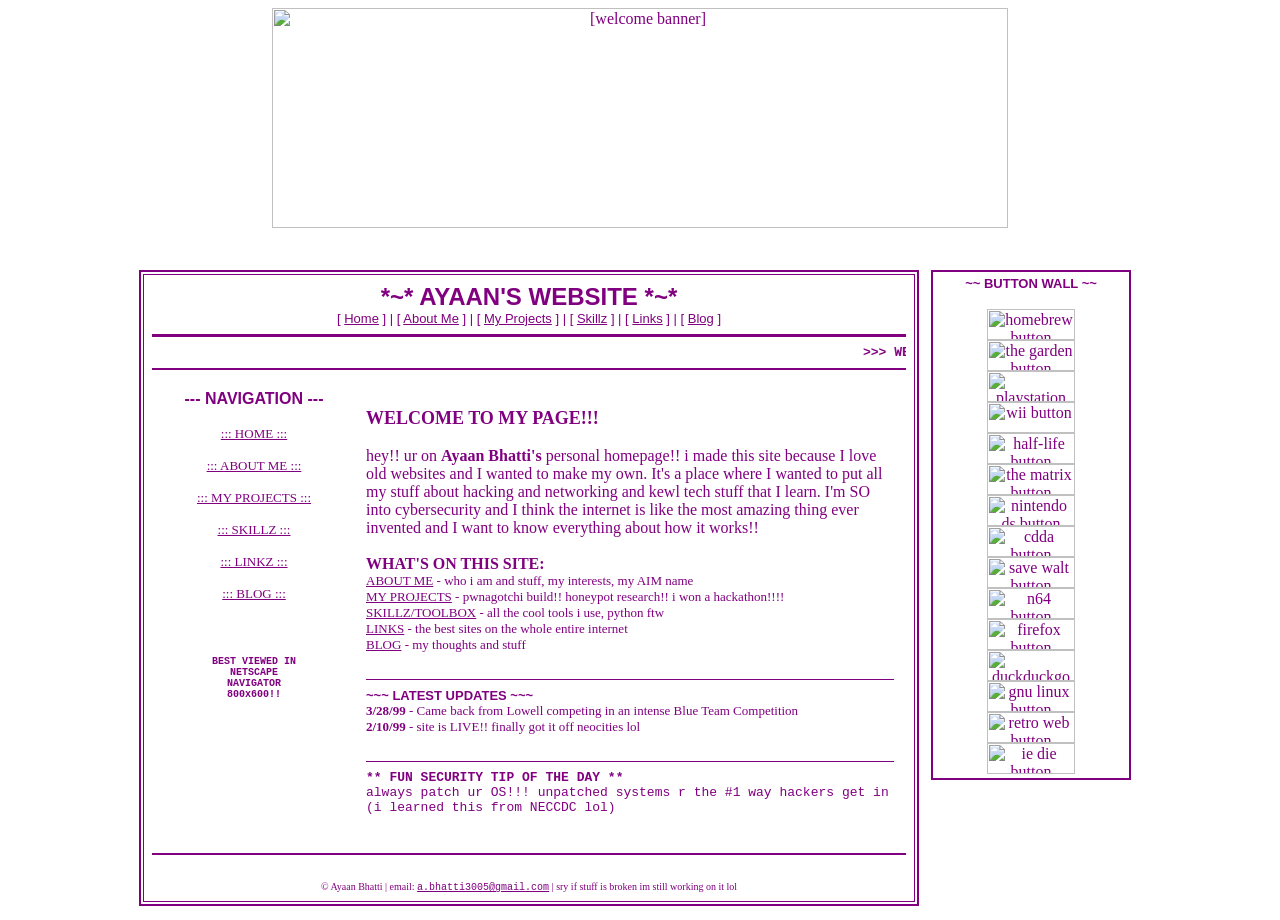
==== commit c77990dc: "Add files via upload" ====
--- a/index.html
+++ b/index.html
@@ -1,885 +1,164 @@
-<!DOCTYPE html>
-<html lang="en">
+<!DOCTYPE HTML PUBLIC "-//W3C//DTD HTML 3.2 Final//EN">
+<html>
 <head>
-  <meta charset="UTF-8">
-  <meta name="viewport" content="width=device-width, initial-scale=1.0">
+<title>Ayaan's Homepage - WELCOME!!!</title>
+<bgsound src="music.mid" loop="-1">
+</head>
+<body bgcolor="#FFFFFF" text="#800080" link="#800080" vlink="#800080" alink="#800080">
 
-  <!-- Primary Meta Tags -->
-  <title>Ayaan Bhatti | Cybersecurity Portfolio</title>
-  <meta name="title"       content="Ayaan Bhatti | Cybersecurity Portfolio">
-  <meta name="description" content="Cybersecurity student at St. John's University. CTF competitor, red teamer, NECCDC competitor. Explore my projects including Pwnagotchi, honeypot research, and Club Connect.">
-  <meta name="author"      content="Ayaan Bhatti">
-  <meta name="keywords"    content="cybersecurity, CTF, NECCDC, red team, blue team, St. John's University, portfolio, Kali Linux, penetration testing">
-  <meta name="robots"      content="index, follow">
-  <meta name="theme-color" content="#000000">
+<center>
+<img src="https://i.pinimg.com/736x/78/38/fe/7838fe784d3a16c69668e707ab87ba6f.jpg" alt="[welcome banner]" width="736" height="220">
+<br>
+<br>
+</center>
 
-  <!-- Canonical URL -->
-  <link rel="canonical" href="https://ayaanbhatti-dotcom.github.io/">
+<br>
 
-  <!-- Open Graph / Social -->
-  <meta property="og:type"        content="website">
-  <meta property="og:url"         content="https://ayaanbhatti-dotcom.github.io/">
-  <meta property="og:title"       content="Ayaan Bhatti | Cybersecurity Portfolio">
-  <meta property="og:description" content="Cybersecurity student, CTF competitor, and red teamer at St. John's University.">
-  <meta property="og:image"       content="https://ayaanbhatti-dotcom.github.io/og-image.png">
+<center>
+<table border="0" cellpadding="6" cellspacing="0">
+<tr valign="top">
+<td>
+<table border="2" width="780" bgcolor="#FFFFFF" cellpadding="8" cellspacing="2" bordercolor="#800080">
+<tr>
+<td>
 
-  <!-- Twitter Card -->
-  <meta name="twitter:card"        content="summary_large_image">
-  <meta name="twitter:title"       content="Ayaan Bhatti | Cybersecurity Portfolio">
-  <meta name="twitter:description" content="Cybersecurity student, CTF competitor, and red teamer.">
+<center>
+<font face="Arial" color="#800080" size="5"><b>*~* AYAAN'S WEBSITE *~*</b></font>
+<br>
+<font face="Arial" color="#800080" size="2">
+[ <a href="index.html">Home</a> ] |
+[ <a href="about.html">About Me</a> ] |
+[ <a href="projects.html">My Projects</a> ] |
+[ <a href="skills.html">Skillz</a> ] |
+[ <a href="links.html">Links</a> ] |
+[ <a href="blog.html">Blog</a> ]
+</font>
+</center>
 
-  <!-- Structured Data (JSON-LD) -->
-  <script type="application/ld+json">
-  {
-    "@context": "https://schema.org",
-    "@type": "Person",
-    "name": "Ayaan Bhatti",
-    "url": "https://ayaanbhatti-dotcom.github.io",
-    "email": "a.bhatti3005@gmail.com",
-    "telephone": "929-234-9944",
-    "sameAs": [
-      "https://github.com/AyaanBhatti-dotcom",
-      "https://www.linkedin.com/in/ayaan-bhatti-0970a7346/"
-    ],
-    "jobTitle": "Cybersecurity Student",
-    "alumniOf": {
-      "@type": "CollegeOrUniversity",
-      "name": "St. John's University"
-    },
-    "knowsAbout": [
-      "Cybersecurity",
-      "Penetration Testing",
-      "CTF Competitions",
-      "Red Team Operations",
-      "Network Security"
-    ]
-  }
-  </script>
+<hr color="#800080" size="3">
 
-  <!-- Fonts — preconnect before stylesheet request -->
-  <link rel="preconnect" href="https://fonts.googleapis.com">
-  <link rel="preconnect" href="https://fonts.gstatic.com" crossorigin>
-  <link href="https://fonts.googleapis.com/css2?family=JetBrains+Mono:ital,wght@0,400;0,500;0,700;1,400&family=VT323&family=Press+Start+2P&family=Rajdhani:wght@600;700&display=swap" rel="stylesheet">
+<marquee scrollamount="3" bgcolor="#FFFFFF"><font face="Courier New" color="#800080" size="2"><b>&gt;&gt;&gt; WELCOME TO AYAAN'S PAGE!!! | TIP: always use a firewall d00d | currently learning: packet sniffing with scapy | WE WON BEST TRACK AND FAN FAVORITE!!! | this site is ALWAYS under construction lol | &lt;&lt;&lt;</b></font></marquee>
 
-  <!-- Critical CSS inline — prevents flash of unstyled content -->
-  <style>
-    body { background: #020804; color: #57FF6E; font-family: 'JetBrains Mono', 'Courier New', monospace; margin: 0; }
-    .crt-overlay { display: none; } /* revealed after load via JS */
-  </style>
+<hr color="#800080" size="2">
 
-  <!-- Stylesheets -->
-  <link rel="stylesheet" href="css/design-system.css">
-  <link rel="stylesheet" href="css/layout.css">
-  <link rel="stylesheet" href="css/components.css">
-  <link rel="stylesheet" href="css/effects.css">
-  <link rel="stylesheet" href="css/main.css">
+<table border="0" width="100%" cellpadding="10">
+<tr valign="top">
 
-  <!-- Favicon: inline SVG terminal icon -->
-  <link rel="icon" type="image/svg+xml" href="data:image/svg+xml,<svg xmlns='http://www.w3.org/2000/svg' viewBox='0 0 100 100'><text y='.9em' font-size='90'>⌨</text></svg>">
-</head>
-<body>
-  <!-- CRT overlay (appended via JS) -->
-  <div class="crt-overlay" aria-hidden="true"></div>
+<td width="180" bgcolor="#FFFFFF">
+<center>
+<font face="Arial" color="#800080" size="3"><b>--- NAVIGATION ---</b></font>
+<br><br>
+<font face="Times New Roman" color="#800080" size="2">
+<a href="index.html">::: HOME :::</a><br><br>
+<a href="about.html">::: ABOUT ME :::</a><br><br>
+<a href="projects.html">::: MY PROJECTS :::</a><br><br>
+<a href="skills.html">::: SKILLZ :::</a><br><br>
+<a href="links.html">::: LINKZ :::</a><br><br>
+<a href="blog.html">::: BLOG :::</a>
+</font>
+<br><br>
+<br><br>
+<font face="Courier New" color="#800080" size="1">
+<b><blink>BEST VIEWED IN<br>NETSCAPE<br>NAVIGATOR<br>800x600!!</blink></b>
+</font>
+<br>
+<br><br>
+</center>
+</td>
 
-  <!-- ╔══════════════════════════════════════════════════════════╗ -->
-  <!-- ║                     SITE HEADER                         ║ -->
-  <!-- ╚══════════════════════════════════════════════════════════╝ -->
-  <header class="site-header" role="banner">
-    <div class="container">
-      <!-- Single CSS-bordered panel — no ASCII box chars that misalign -->
-      <div class="nfo-header nfo-panel" aria-label="Site header">
+<td bgcolor="#FFFFFF">
+<center>
+</center>
+<br>
+<font face="Times New Roman" color="#800080" size="4"><b>WELCOME TO MY PAGE!!!</b></font>
+<br><br>
+<font face="Times New Roman" color="#800080" size="3">
+hey!! ur on <b>Ayaan Bhatti's</b> personal homepage!!
+i made this site because I love old websites and I wanted to make my own. It's a place where I wanted
+to put all my stuff about hacking and networking and kewl tech stuff that I learn. I'm SO into cybersecurity and I think the internet is like the most amazing thing ever invented and I want to know everything about how it works!!
+</font>
+<br><br>
+<font face="Times New Roman" color="#800080" size="3">
+<b>WHAT'S ON THIS SITE:</b>
+</font>
+<br>
+<font face="Times New Roman" color="#800080" size="2">
+<a href="about.html">ABOUT ME</a> - who i am and stuff, my interests, my AIM name<br>
+<a href="projects.html">MY PROJECTS</a> - pwnagotchi build!! honeypot research!! i won a hackathon!!!!<br>
+<a href="skills.html">SKILLZ/TOOLBOX</a> - all the cool tools i use, python ftw<br>
+<a href="links.html">LINKS</a> - the best sites on the whole entire internet<br>
+<a href="blog.html">BLOG</a> - my thoughts and stuff<br>
+</font>
+<br>
 
-        <!-- ASCII logo — no leading newline inside <pre> -->
-        <pre class="nfo-header__logo glitch" aria-label="Ayaan Bhatti logo">╔═╗ ╦ ╦ ╔═╗ ╔═╗ ╔╗╔  ╔╗  ╦ ╦ ╔═╗ ╔╦╗ ╔╦╗ ╦
-╠═╣ ╚╦╝ ╠═╣ ╠═╣ ║║║  ╠╩╗ ╠═╣ ╠═╣  ║   ║  ║
-╩ ╩  ╩  ╩ ╩ ╩ ╩ ╝╚╝  ╚═╝ ╩ ╩ ╩ ╩  ╩   ╩  ╩</pre>
+<hr color="#800080" size="1">
 
-        <!-- CSS divider between logo and metadata -->
-        <div class="nfo-header__divider" aria-hidden="true"></div>
+<font face="Arial" color="#800080" size="2">
+<b>~~~ LATEST UPDATES ~~~</b>
+</font>
+<br>
+<font face="Times New Roman" color="#800080" size="2">
+<b>3/28/99</b> - Came back from Lowell competing in an intense Blue Team Competition<br>
+<b>2/10/99</b> - site is LIVE!! finally got it off neocities lol<br>
+</font>
+<br>
 
-        <!-- Release metadata — no manual ║ padding -->
-        <div class="nfo-header__meta" aria-label="Portfolio metadata">
-          <span class="nfo-header__meta-line">
-            <span class="text-cyan">RELEASE..: </span>
-            <span class="text-white">CYBERSEC PORTFOLIO v1.0</span>
-          </span>
-          <span class="nfo-header__meta-line">
-            <span class="text-cyan">SUPPLIER.: </span>
-            <span class="text-white">AYAAN BHATTI [ST. JOHNS UNIVERSITY]</span>
-          </span>
-          <span class="nfo-header__meta-line">
-            <span class="text-cyan">DATE.....: </span>
-            <span id="header-date" class="text-white">MMDDYYYY</span>
-          </span>
-          <span class="nfo-header__meta-line">
-            <span class="text-cyan">TYPE.....: </span>
-            <span class="text-white">PORTFOLIO / CYBERSECURITY / CTF</span>
-          </span>
-        </div>
+<hr color="#800080" size="1">
 
-      </div>
-    </div>
-  </header>
+<font face="Courier New" color="#800080" size="2">
+<b>** FUN SECURITY TIP OF THE DAY **</b><br>
+</font>
+<font face="Courier New" color="#800080" size="2">
+always patch ur OS!!! unpatched systems r the #1 way hackers get in<br>
+(i learned this from NECCDC lol)
+</font>
 
-  <!-- ─── NAVIGATION ─────────────────────────────────────────────── -->
-  <nav class="site-nav" role="navigation" aria-label="Main navigation">
-    <div class="container">
-      <div class="site-nav__inner">
-        <!-- Terminal prompt prefix -->
-        <span class="site-nav__prompt glitch" aria-hidden="true">root@ayaan:~#</span>
+<br><br>
+<center>
+</center>
+</td>
+</tr>
+</table>
 
-        <!-- Status indicator -->
-        <span class="site-nav__status" aria-label="System status: online">
-          <span class="status-dot" aria-hidden="true"></span>
-          <span class="text-dim text-sm">ONLINE</span>
-        </span>
-      </div>
-    </div>
-  </nav>
+<hr color="#800080" size="2">
 
-  <!-- ─── FULLSCREEN VERTICAL MENU OVERLAY ─────────────────────── -->
-  <!-- Port of MenuVertical React/motion component — vanilla CSS transitions -->
-  <div id="menu-overlay"
-       class="menu-overlay"
-       role="dialog"
-       aria-modal="true"
-       aria-label="Full navigation menu"
-       aria-hidden="true">
+<br>
 
-    <!-- Close / ESC button -->
-    <button class="menu-overlay__close" aria-label="Close navigation menu">
-      <span aria-hidden="true">[ ESC ]</span>
-    </button>
+<center>
+<font face="Times New Roman" color="#800080" size="1">
+&copy; Ayaan Bhatti | email: <a href="mailto:a.bhatti3005@gmail.com"><font face="Courier New">a.bhatti3005@gmail.com</font></a> | sry if stuff is broken im still working on it lol
+</font>
+</center>
 
-    <!-- Vertical nav items — Rajdhani font, large, animated -->
-    <nav class="menu-vertical" aria-label="Site navigation">
+</td>
+</tr>
+</table>
+</td>
+<td width="210">
+<table border="1" bgcolor="#FFFFFF" bordercolor="#800080" cellpadding="4" cellspacing="0" width="200">
+<tr><td align="center">
+<font face="Arial" color="#800080" size="2"><b>~~ BUTTON WALL ~~</b></font><br><br>
+<img src="https://44nifty.com/img/buttons/misc-homebrew.png" alt="homebrew button" width="88" height="31"><br>
+<img src="https://88by31.neocities.org/music/thegarden.png" alt="the garden button" width="88" height="31"><br>
+<img src="https://88by31.neocities.org/games/playstation.gif" alt="playstation button" width="88" height="31"><br>
+<img src="https://88by31.neocities.org/games/wii.gif" alt="wii button" width="88" height="31"><br>
+<img src="https://cyber.dabamos.de/88x31/half-life.gif" alt="half-life button" width="88" height="31"><br>
+<img src="https://88by31.neocities.org/movies/the-matrix.gif" alt="the matrix button" width="88" height="31"><br>
+<img src="https://88by31.neocities.org/games/nintendo-hh-ds.png" alt="nintendo ds button" width="88" height="31"><br>
+<img src="https://44nifty.com/img/buttons/misc-cdda.png" alt="cdda button" width="88" height="31"><br>
+<img src="https://44nifty.com/img/buttons/misc-save-walt.png" alt="save walt button" width="88" height="31"><br>
+<img src="https://44nifty.com/img/buttons/nintendo-n64.png" alt="n64 button" width="88" height="31"><br>
+<img src="https://44nifty.com/img/buttons/browser-firefox.png" alt="firefox button" width="88" height="31"><br>
+<img src="https://cyber.dabamos.de/88x31/ddg.gif" alt="duckduckgo button" width="88" height="31"><br>
+<img src="https://omfg.neocities.org/imgs/buttons/gnu-linux.gif" alt="gnu linux button" width="88" height="31"><br>
+<img src="https://omfg.neocities.org/archive/buttons/Gewuq7k.png" alt="retro web button" width="88" height="31"><br>
+<img src="https://cyber.dabamos.de/88x31/iedie.gif" alt="ie die button" width="88" height="31">
+</td></tr>
+</table>
+</td>
+</tr>
+</table>
+</center>
 
-      <a href="#hero"       class="menu-vertical__item" data-menu-link>
-        <span class="menu-vertical__arrow" aria-hidden="true">→</span>
-        <span class="menu-vertical__label">./home</span>
-      </a>
-      <a href="#about"      class="menu-vertical__item" data-menu-link>
-        <span class="menu-vertical__arrow" aria-hidden="true">→</span>
-        <span class="menu-vertical__label">./about</span>
-      </a>
-      <a href="#experience" class="menu-vertical__item" data-menu-link>
-        <span class="menu-vertical__arrow" aria-hidden="true">→</span>
-        <span class="menu-vertical__label">./experience</span>
-      </a>
-      <a href="#projects"   class="menu-vertical__item" data-menu-link>
-        <span class="menu-vertical__arrow" aria-hidden="true">→</span>
-        <span class="menu-vertical__label">./projects</span>
-      </a>
-      <a href="#skills"     class="menu-vertical__item" data-menu-link>
-        <span class="menu-vertical__arrow" aria-hidden="true">→</span>
-        <span class="menu-vertical__label">./skills</span>
-      </a>
-      <a href="#contact"    class="menu-vertical__item" data-menu-link>
-        <span class="menu-vertical__arrow" aria-hidden="true">→</span>
-        <span class="menu-vertical__label">./contact</span>
-      </a>
-
-    </nav>
-
-    <!-- Terminal flavour text -->
-    <p class="menu-overlay__hint" aria-hidden="true">
-      root@ayaan:~# nav --fullscreen
-    </p>
-
-  </div>
-
-  <!-- ─── HERO / NFO RELEASE INFO ───────────────────────────────── -->
-  <section id="hero" class="section hero-section" aria-label="Introduction">
-    <div class="container">
-
-      <!-- Unified NFO panel — single border, CSS dividers, no pre/border mismatch -->
-      <div class="nfo-release nfo-panel" role="article" aria-label="Portfolio release file">
-
-        <!-- Banner strip -->
-        <div class="nfo-release__banner" aria-hidden="true">
-          <span class="text-dim">░▒▓</span>
-          <span class="text-white"> AYAAN.BHATTI-PORTFOLIO.2026.NFO </span>
-          <span class="text-dim">▓▒░</span>
-        </div>
-
-        <!-- About block -->
-        <div class="nfo-release__section">
-          <p class="nfo-release__label text-cyan" data-special-text>[ ABOUT THIS RELEASE ]</p>
-          <p class="nfo-release__text">
-            Cybersecurity student, red teamer, and CTF competitor based in NYC.<br>
-            Currently attending St. John's University (B.S. Cybersecurity, 2028).<br>
-            GPA: <span class="text-yellow">3.86</span>
-            &nbsp;<span class="text-dim">|</span>&nbsp;
-            Team: <span class="text-cyan">Cyberstorm</span>
-            &nbsp;<span class="text-dim">|</span>&nbsp;
-            Handle: <span class="text-white">AyaanBhatti-dotcom</span>
-          </p>
-        </div>
-
-        <!-- CSS divider — always full-width, no char alignment issues -->
-        <div class="nfo-release__rule" aria-hidden="true"></div>
-
-        <!-- Distribution sites -->
-        <div class="nfo-release__section">
-          <p class="nfo-release__label text-cyan" data-special-text>[ DISTRIBUTION SITES ]</p>
-          <ul class="nfo-release__distro" role="list">
-            <li>
-              <span class="nfo-release__distro-num text-dim"># 01</span>
-              <span class="nfo-release__distro-label text-cyan">GITHUB</span>
-              <a href="https://github.com/AyaanBhatti-dotcom"
-                 class="nfo-link"
-                 target="_blank"
-                 rel="noopener noreferrer"
-                 aria-label="GitHub profile">
-                github.com/AyaanBhatti-dotcom
-              </a>
-            </li>
-            <li>
-              <span class="nfo-release__distro-num text-dim"># 02</span>
-              <span class="nfo-release__distro-label text-cyan">LINKEDIN</span>
-              <a href="https://www.linkedin.com/in/ayaan-bhatti-0970a7346/"
-                 class="nfo-link"
-                 target="_blank"
-                 rel="noopener noreferrer"
-                 aria-label="LinkedIn profile">
-                linkedin.com/in/ayaan-bhatti
-              </a>
-            </li>
-            <li>
-              <span class="nfo-release__distro-num text-dim"># 03</span>
-              <span class="nfo-release__distro-label text-cyan">EMAIL</span>
-              <a href="mailto:a.bhatti3005@gmail.com"
-                 class="nfo-link"
-                 aria-label="Email Ayaan">
-                a.bhatti3005@gmail.com
-              </a>
-            </li>
-          </ul>
-        </div>
-
-      </div>
-
-      <!-- Typing tagline sits cleanly below the panel -->
-      <p class="hero-tagline" aria-live="polite">
-        <span class="text-dim">root@ayaan:~# </span>
-        <span id="typed-tagline" class="text-white"></span>
-        <span class="typed-cursor text-cyan" aria-hidden="true">█</span>
-      </p>
-
-    </div>
-  </section>
-
-  <!-- ─── ABOUT / EDUCATION ─────────────────────────────────────── -->
-  <section id="about" class="section" aria-labelledby="about-heading">
-    <div class="container">
-
-      <!-- Section title -->
-      <div class="section-title" aria-hidden="true">
-        <span class="text-cyan">╔══[ </span>
-        <h2 id="about-heading" class="section-title__text">ABOUT.TXT</h2>
-        <span class="text-cyan"> ]</span>
-        <span class="section-title__rule text-dim"> ═══════════════════════════════════</span>
-      </div>
-
-      <!-- WHOIS record block -->
-      <div class="record-panel nfo-panel" role="region" aria-label="Personal information record">
-        <p class="record-panel__command text-dim" aria-label="Command prompt">
-          <span class="text-green">root@ayaan:~# </span>whois ayaan.bhatti
-        </p>
-
-        <dl class="record-list">
-          <div class="record-row">
-            <dt class="record-key text-cyan">HANDLE</dt>
-            <dd class="record-value text-white">AyaanBhatti-dotcom</dd>
-          </div>
-          <div class="record-row">
-            <dt class="record-key text-cyan">ROLE</dt>
-            <dd class="record-value text-white">Cybersecurity Student / Red Teamer / CTF Competitor</dd>
-          </div>
-          <div class="record-row">
-            <dt class="record-key text-cyan">LOCATION</dt>
-            <dd class="record-value text-white">New York City, USA</dd>
-          </div>
-          <div class="record-row">
-            <dt class="record-key text-cyan">STATUS</dt>
-            <dd class="record-value">
-              <span class="status-badge status-badge--active">ACTIVE</span>
-              <span class="text-dim"> &nbsp;[NECCDC COMPETITOR]</span>
-            </dd>
-          </div>
-        </dl>
-
-        <div class="record-divider text-dim" aria-hidden="true">
-          ├──────────────────────────────────────────────────────────────────┤
-        </div>
-
-        <!-- Education sub-block -->
-        <p class="record-panel__command text-dim" aria-label="Education query">
-          <span class="text-green">root@ayaan:~# </span>cat education.log
-        </p>
-
-        <dl class="record-list">
-          <div class="record-row">
-            <dt class="record-key text-cyan">INSTITUTION</dt>
-            <dd class="record-value text-white">St. John's University</dd>
-          </div>
-          <div class="record-row">
-            <dt class="record-key text-cyan">DEGREE</dt>
-            <dd class="record-value text-white">Bachelor of Science — Cybersecurity</dd>
-          </div>
-          <div class="record-row">
-            <dt class="record-key text-cyan">EXPECTED</dt>
-            <dd class="record-value text-white">2028</dd>
-          </div>
-          <div class="record-row">
-            <dt class="record-key text-cyan">GPA</dt>
-            <dd class="record-value">
-              <span class="text-yellow">3.86</span>
-              <span class="text-dim"> / 4.0</span>
-            </dd>
-          </div>
-          <div class="record-row">
-            <dt class="record-key text-cyan">TEAM</dt>
-            <dd class="record-value">
-              <a href="#experience" class="nfo-link">Cyberstorm</a>
-              <span class="text-dim"> — Competitive Security Team</span>
-            </dd>
-          </div>
-        </dl>
-
-        <!-- Closing prompt -->
-        <p class="record-panel__command text-dim" aria-hidden="true">
-          <span class="text-green">root@ayaan:~# </span>
-          <span class="typed-cursor text-cyan">█</span>
-        </p>
-      </div>
-
-    </div>
-  </section>
-
-  <!-- ─── EXPERIENCE ────────────────────────────────────────────── -->
-  <section id="experience" class="section" aria-labelledby="exp-heading">
-    <div class="container">
-
-      <div class="section-title" aria-hidden="true">
-        <span class="text-cyan">╔══[ </span>
-        <h2 id="exp-heading" class="section-title__text">EXPERIENCE.LOG</h2>
-        <span class="text-cyan"> ]</span>
-        <span class="section-title__rule text-dim"> ═════════════════════════════</span>
-      </div>
-
-      <!-- Terminal window chrome -->
-      <div class="terminal-window" role="region" aria-label="Experience terminal window">
-
-        <!-- Title bar -->
-        <div class="terminal-window__titlebar" aria-hidden="true">
-          <span class="terminal-window__dots">
-            <span class="dot dot--red"   title="Close"></span>
-            <span class="dot dot--yellow" title="Minimize"></span>
-            <span class="dot dot--green"  title="Maximize"></span>
-          </span>
-          <span class="terminal-window__title">bash — experience.sh — 80×24</span>
-          <span class="terminal-window__tabs">
-            <span class="terminal-window__tab terminal-window__tab--active">experience.sh</span>
-          </span>
-        </div>
-
-        <!-- Terminal body -->
-        <div class="terminal-window__body">
-          <!-- Corner accents -->
-          <span class="terminal-corner terminal-corner--tl" aria-hidden="true">┌</span>
-          <span class="terminal-corner terminal-corner--tr" aria-hidden="true">┐</span>
-          <span class="terminal-corner terminal-corner--bl" aria-hidden="true">└</span>
-          <span class="terminal-corner terminal-corner--br" aria-hidden="true">┘</span>
-
-          <!-- Command -->
-          <p class="term-line">
-            <span class="term-prompt">cyberstorm@sjunix:~$</span>
-            <span class="term-cmd text-white"> cat experience.txt</span>
-          </p>
-
-          <!-- Output -->
-          <div class="term-output">
-            <p class="term-line">
-              <span class="text-yellow">╔══ CYBERSTORM TEAM MEMBER ══════════════════════════════════╗</span>
-            </p>
-            <p class="term-line">
-              <span class="text-dim">║ </span>
-              <span class="text-cyan">ORG.....: </span>
-              <span class="text-white">St. John's University</span>
-            </p>
-            <p class="term-line">
-              <span class="text-dim">║ </span>
-              <span class="text-cyan">PERIOD..: </span>
-              <span class="text-white">2024 — Current</span>
-            </p>
-            <p class="term-line">
-              <span class="text-dim">║ </span>
-              <span class="text-cyan">ROLE....: </span>
-              <span class="text-white">Competitive Cybersecurity Team Member</span>
-            </p>
-            <p class="term-line">
-              <span class="text-yellow">╠════════════════════════════════════════════════════════════╣</span>
-            </p>
-            <p class="term-line">
-              <span class="text-dim">║ </span>
-              <span class="text-cyan">DUTIES..: </span>
-            </p>
-
-            <ul class="term-list" role="list" aria-label="Responsibilities">
-              <li class="term-list-item">
-                <span class="text-text">► </span>
-                <span>Competing at NECCDC regionals as part of the Cyberstorm blue team</span>
-              </li>
-              <li class="term-list-item">
-                <span class="text-text">► </span>
-                <span>Train weekly on offensive security via TryHackMe rooms and penetration testing exercises</span>
-              </li>
-              <li class="term-list-item">
-                <span class="text-text">► </span>
-                <span>Practice web exploitation, privilege escalation, and Linux-based attack methodologies</span>
-              </li>
-              <li class="term-list-item">
-                <span class="text-text">► </span>
-                <span>Participate in CTF competitions including BSides and PatriotCTF</span>
-              </li>
-            </ul>
-
-            <p class="term-line">
-              <span class="text-yellow">╚════════════════════════════════════════════════════════════╝</span>
-            </p>
-          </div>
-
-          <!-- Return prompt -->
-          <p class="term-line term-line--prompt">
-            <span class="term-prompt">cyberstorm@sjunix:~$</span>
-            <span class="typed-cursor text-cyan" aria-hidden="true"> █</span>
-          </p>
-
-        </div>
-      </div>
-
-    </div>
-  </section>
-
-  <!-- ─── PROJECTS ──────────────────────────────────────────────── -->
-  <section id="projects" class="section" aria-labelledby="projects-heading">
-    <div class="container">
-
-      <div class="section-title" aria-hidden="true">
-        <span class="text-cyan">╔══[ </span>
-        <h2 id="projects-heading" class="section-title__text">PROJECTS.DIR</h2>
-        <span class="text-cyan"> ]</span>
-        <span class="section-title__rule text-dim"> ══════════════════════════════</span>
-      </div>
-
-      <div class="projects-grid">
-
-        <!-- ── PROJECT 1: Club Connect ── -->
-        <article class="project-card" aria-label="Project: Club Connect Mobile App">
-          <pre class="project-card__header text-cyan" aria-hidden="true">
-╔══════════════════════════════════════════════╗
-║  ░▒▓ CLUB.CONNECT.2024.NFO ▓▒░              ║
-╚══════════════════════════════════════════════╝</pre>
-
-          <div class="project-card__body">
-            <dl class="record-list">
-              <div class="record-row">
-                <dt class="record-key text-cyan">NAME</dt>
-                <dd class="record-value text-white">Club Connect Mobile App</dd>
-              </div>
-              <div class="record-row">
-                <dt class="record-key text-cyan">TYPE</dt>
-                <dd class="record-value text-white">Cross-Platform Mobile App</dd>
-              </div>
-              <div class="record-row">
-                <dt class="record-key text-cyan">STACK</dt>
-                <dd class="record-value text-white">React Native, Expo, Cursor AI</dd>
-              </div>
-              <div class="record-row">
-                <dt class="record-key text-cyan">AWARD</dt>
-                <dd class="record-value text-yellow">🏆 Best Track + Fan Favorite</dd>
-              </div>
-            </dl>
-
-            <div class="project-card__notes">
-              <p class="text-dim">[ NOTES ]</p>
-              <p>Cross-platform university club discovery and registration app. Won two hackathon awards against many competing teams. Leveraged AI-assisted development with Cursor to accelerate prototyping.</p>
-            </div>
-          </div>
-        </article>
-
-        <!-- ── PROJECT 2: Pwnagotchi ── -->
-        <article class="project-card" aria-label="Project: Pwnagotchi WiFi Security Tool">
-          <pre class="project-card__header text-cyan" aria-hidden="true">
-╔══════════════════════════════════════════════╗
-║  ░▒▓ PWNAGOTCHI.RPI.2024.NFO ▓▒░           ║
-╚══════════════════════════════════════════════╝</pre>
-
-          <div class="project-card__body">
-            <dl class="record-list">
-              <div class="record-row">
-                <dt class="record-key text-cyan">NAME</dt>
-                <dd class="record-value text-white">Pwnagotchi</dd>
-              </div>
-              <div class="record-row">
-                <dt class="record-key text-cyan">TYPE</dt>
-                <dd class="record-value text-white">WiFi Security Research Tool</dd>
-              </div>
-              <div class="record-row">
-                <dt class="record-key text-cyan">HARDWARE</dt>
-                <dd class="record-value text-white">Raspberry Pi</dd>
-              </div>
-              <div class="record-row">
-                <dt class="record-key text-cyan">TARGET</dt>
-                <dd class="record-value text-white">WPA Handshake Capture</dd>
-              </div>
-            </dl>
-
-            <div class="project-card__notes">
-              <p class="text-dim">[ NOTES ]</p>
-              <p>Configured autonomous WiFi handshake capture device on Raspberry Pi. Captured and analyzed WPA handshakes to demonstrate network vulnerabilities. Hands-on with passive monitoring and wireless protocol exploitation.</p>
-            </div>
-          </div>
-        </article>
-
-        <!-- ── PROJECT 3: Honeypot Research ── -->
-        <article class="project-card" aria-label="Project: Honeypot Research">
-          <pre class="project-card__header text-cyan" aria-hidden="true">
-╔══════════════════════════════════════════════╗
-║  ░▒▓ HONEYPOT.RESEARCH.2024.NFO ▓▒░        ║
-╚══════════════════════════════════════════════╝</pre>
-
-          <div class="project-card__body">
-            <dl class="record-list">
-              <div class="record-row">
-                <dt class="record-key text-cyan">NAME</dt>
-                <dd class="record-value text-white">Honeypot Research Project</dd>
-              </div>
-              <div class="record-row">
-                <dt class="record-key text-cyan">TYPE</dt>
-                <dd class="record-value text-white">Threat Intelligence / Research</dd>
-              </div>
-              <div class="record-row">
-                <dt class="record-key text-cyan">PLATFORM</dt>
-                <dd class="record-value text-white">Virtual Machines (Cyberstorm)</dd>
-              </div>
-              <div class="record-row">
-                <dt class="record-key text-cyan">OUTPUT</dt>
-                <dd class="record-value text-white">Technical Report + Defensive Recs</dd>
-              </div>
-            </dl>
-
-            <div class="project-card__notes">
-              <p class="text-dim">[ NOTES ]</p>
-              <p>Deployed honeypots on VMs to capture live malicious activity. Analyzed attack logs for intrusion patterns and attacker behavior. Contributed to a team technical report with defensive recommendations.</p>
-            </div>
-          </div>
-        </article>
-
-      </div>
-    </div>
-  </section>
-
-  <!-- ─── SKILLS ────────────────────────────────────────────────── -->
-  <section id="skills" class="section" aria-labelledby="skills-heading">
-    <div class="container">
-
-      <div class="section-title" aria-hidden="true">
-        <span class="text-cyan">╔══[ </span>
-        <h2 id="skills-heading" class="section-title__text">SKILLS.SH</h2>
-        <span class="text-cyan"> ]</span>
-        <span class="section-title__rule text-dim"> ══════════════════════════════════</span>
-      </div>
-
-      <div class="terminal-window" role="region" aria-label="Skills terminal output">
-
-        <div class="terminal-window__titlebar" aria-hidden="true">
-          <span class="terminal-window__dots">
-            <span class="dot dot--red"    title="Close"></span>
-            <span class="dot dot--yellow" title="Minimize"></span>
-            <span class="dot dot--green"  title="Maximize"></span>
-          </span>
-          <span class="terminal-window__title">bash — skills.sh — 80×24</span>
-          <span class="terminal-window__tabs">
-            <span class="terminal-window__tab terminal-window__tab--active">skills.sh</span>
-          </span>
-        </div>
-
-        <div class="terminal-window__body">
-          <!-- Corner accents -->
-          <span class="terminal-corner terminal-corner--tl" aria-hidden="true">┌</span>
-          <span class="terminal-corner terminal-corner--tr" aria-hidden="true">┐</span>
-          <span class="terminal-corner terminal-corner--bl" aria-hidden="true">└</span>
-          <span class="terminal-corner terminal-corner--br" aria-hidden="true">┘</span>
-
-          <p class="term-line">
-            <span class="term-prompt">root@ayaan:~$</span>
-            <span class="term-cmd text-white"> ./skills.sh --list-all</span>
-          </p>
-          <p class="term-line text-dim">Loading skill modules... <span class="text-green">OK</span></p>
-          <br>
-
-          <!-- Category: Operating Systems -->
-          <p class="skills-category text-yellow">[ OPERATING SYSTEMS ]</p>
-          <div class="skills-grid" role="list" aria-label="Operating systems skills">
-            <div class="skill-item" role="listitem">
-              <span class="skill-status text-green">ii</span>
-              <span class="skill-name text-white">kali-linux</span>
-              <span class="skill-ver text-dim">2024.x</span>
-              <span class="skill-desc text-dim">Penetration Testing OS</span>
-            </div>
-            <div class="skill-item" role="listitem">
-              <span class="skill-status text-green">ii</span>
-              <span class="skill-name text-white">linux-fundamentals</span>
-              <span class="skill-ver text-dim">5.x</span>
-              <span class="skill-desc text-dim">Bash, CLI, System Admin</span>
-            </div>
-            <div class="skill-item" role="listitem">
-              <span class="skill-status text-green">ii</span>
-              <span class="skill-name text-white">virtual-machines</span>
-              <span class="skill-ver text-dim">vmware/vbox</span>
-              <span class="skill-desc text-dim">Lab Environment Setup</span>
-            </div>
-          </div>
-
-          <!-- Category: Programming -->
-          <p class="skills-category text-yellow">[ PROGRAMMING LANGUAGES ]</p>
-          <div class="skills-grid" role="list" aria-label="Programming language skills">
-            <div class="skill-item" role="listitem">
-              <span class="skill-status text-green">ii</span>
-              <span class="skill-name text-white">python3</span>
-              <span class="skill-ver text-dim">3.x</span>
-              <span class="skill-desc text-dim">Scripting, Automation, Exploit Dev</span>
-            </div>
-            <div class="skill-item" role="listitem">
-              <span class="skill-status text-green">ii</span>
-              <span class="skill-name text-white">java</span>
-              <span class="skill-ver text-dim">JDK 17</span>
-              <span class="skill-desc text-dim">OOP, Academic Coursework</span>
-            </div>
-            <div class="skill-item" role="listitem">
-              <span class="skill-status text-green">ii</span>
-              <span class="skill-name text-white">html-css</span>
-              <span class="skill-ver text-dim">HTML5/CSS3</span>
-              <span class="skill-desc text-dim">Frontend Web Development</span>
-            </div>
-          </div>
-
-          <!-- Category: Security & Operations -->
-          <p class="skills-category text-yellow">[ SECURITY &amp; OPERATIONS ]</p>
-          <div class="skills-grid" role="list" aria-label="Security skills">
-            <div class="skill-item" role="listitem">
-              <span class="skill-status text-green">ii</span>
-              <span class="skill-name text-white">active-directory</span>
-              <span class="skill-ver text-dim">Win AD</span>
-              <span class="skill-desc text-dim">AD Enumeration &amp; Attacks</span>
-            </div>
-            <div class="skill-item" role="listitem">
-              <span class="skill-status text-green">ii</span>
-              <span class="skill-name text-white">red-team</span>
-              <span class="skill-ver text-dim">NECCDC</span>
-              <span class="skill-desc text-dim">Offensive Security, CTF</span>
-            </div>
-            <div class="skill-item" role="listitem">
-              <span class="skill-status text-green">ii</span>
-              <span class="skill-name text-white">blue-team</span>
-              <span class="skill-ver text-dim">NECCDC</span>
-              <span class="skill-desc text-dim">Defense, Log Analysis, Hardening</span>
-            </div>
-            <div class="skill-item" role="listitem">
-              <span class="skill-status text-green">ii</span>
-              <span class="skill-name text-white">malware-analysis</span>
-              <span class="skill-ver text-dim">static/dyn</span>
-              <span class="skill-desc text-dim">Reverse Engineering Fundamentals</span>
-            </div>
-            <div class="skill-item" role="listitem">
-              <span class="skill-status text-green">ii</span>
-              <span class="skill-name text-white">networking</span>
-              <span class="skill-ver text-dim">TCP/IP</span>
-              <span class="skill-desc text-dim">Protocols, Packet Analysis</span>
-            </div>
-          </div>
-
-          <!-- Category: Tools -->
-          <p class="skills-category text-yellow">[ TOOLS &amp; PLATFORMS ]</p>
-          <div class="skills-grid" role="list" aria-label="Tools and platforms">
-            <div class="skill-item" role="listitem">
-              <span class="skill-status text-green">ii</span>
-              <span class="skill-name text-white">nmap</span>
-              <span class="skill-ver text-dim">7.x</span>
-              <span class="skill-desc text-dim">Network Scanning &amp; Recon</span>
-            </div>
-            <div class="skill-item" role="listitem">
-              <span class="skill-status text-green">ii</span>
-              <span class="skill-name text-white">metasploit</span>
-              <span class="skill-ver text-dim">6.x</span>
-              <span class="skill-desc text-dim">Exploitation Framework</span>
-            </div>
-            <div class="skill-item" role="listitem">
-              <span class="skill-status text-green">ii</span>
-              <span class="skill-name text-white">wireshark</span>
-              <span class="skill-ver text-dim">4.x</span>
-              <span class="skill-desc text-dim">Packet Capture &amp; Analysis</span>
-            </div>
-            <div class="skill-item" role="listitem">
-              <span class="skill-status text-green">ii</span>
-              <span class="skill-name text-white">burpsuite</span>
-              <span class="skill-ver text-dim">community</span>
-              <span class="skill-desc text-dim">Web App Proxy &amp; Fuzzing</span>
-            </div>
-            <div class="skill-item" role="listitem">
-              <span class="skill-status text-green">ii</span>
-              <span class="skill-name text-white">tryhackme</span>
-              <span class="skill-ver text-dim">active</span>
-              <span class="skill-desc text-dim">CTF Training Platform</span>
-            </div>
-          </div>
-
-          <p class="term-line text-dim" style="margin-top: var(--space-sm)">
-            16 packages loaded. 0 errors. 0 warnings.
-          </p>
-          <p class="term-line">
-            <span class="term-prompt">root@ayaan:~$</span>
-            <span class="typed-cursor text-cyan" aria-hidden="true"> █</span>
-          </p>
-        </div>
-      </div>
-
-    </div>
-  </section>
-
-  <!-- ─── CONTACT ───────────────────────────────────────────────── -->
-  <section id="contact" class="section" aria-labelledby="contact-heading">
-    <div class="container">
-
-      <div class="section-title" aria-hidden="true">
-        <span class="text-cyan">╔══[ </span>
-        <h2 id="contact-heading" class="section-title__text">CONTACT.NFO</h2>
-        <span class="text-cyan"> ]</span>
-        <span class="section-title__rule text-dim"> ═════════════════════════════</span>
-      </div>
-
-      <div class="nfo-panel">
-        <pre class="text-cyan text-sm" aria-hidden="true">╔══════════════════════════════════════════════════════════════════════╗
-║                        [ GREETS &amp; CONTACT ]                        ║
-╚══════════════════════════════════════════════════════════════════════╝</pre>
-
-        <div class="contact-grid">
-          <!-- Win98-style dialog — contact CTA -->
-          <div class="win98-dialog" role="complementary" aria-label="Contact shortcuts">
-
-            <!-- Titlebar: classic navy-to-blue gradient -->
-            <div class="win98-dialog__titlebar" aria-hidden="true">
-              <span class="win98-dialog__icon">▓</span>
-              <span class="win98-dialog__title">CONNECT.EXE</span>
-              <div class="win98-dialog__controls">
-                <span class="win98-dialog__ctrl">_</span>
-                <span class="win98-dialog__ctrl">□</span>
-                <span class="win98-dialog__ctrl">×</span>
-              </div>
-            </div>
-
-            <!-- Body -->
-            <div class="win98-dialog__body">
-              <p class="win98-dialog__message">
-                Select a contact channel to<br>
-                initiate connection with Ayaan:
-              </p>
-              <div class="win98-dialog__separator" aria-hidden="true"></div>
-              <div class="win98-dialog__buttons">
-                <a href="mailto:a.bhatti3005@gmail.com"
-                   class="btn-win98"
-                   aria-label="Send email to Ayaan Bhatti">
-                  [ Email ]
-                </a>
-                <a href="https://github.com/AyaanBhatti-dotcom"
-                   class="btn-win98"
-                   target="_blank"
-                   rel="noopener noreferrer"
-                   aria-label="View GitHub profile">
-                  [ GitHub ]
-                </a>
-                <a href="https://www.linkedin.com/in/ayaan-bhatti-0970a7346/"
-                   class="btn-win98"
-                   target="_blank"
-                   rel="noopener noreferrer"
-                   aria-label="View LinkedIn profile">
-                  [ LinkedIn ]
-                </a>
-                <a href="tel:9292349944"
-                   class="btn-win98"
-                   aria-label="Call Ayaan Bhatti">
-                  [ Phone ]
-                </a>
-              </div>
-            </div>
-
-            <!-- Status bar -->
-            <div class="win98-dialog__statusbar" aria-hidden="true">
-              <span>Ready</span>
-            </div>
-
-          </div>
-
-          <!-- Greets block -->
-          <div class="contact-greets">
-            <p class="text-dim text-sm" style="margin-bottom: var(--space-sm)">[ GREETS ]</p>
-            <p class="text-base" style="line-height: 2; font-family: var(--font-mono)">
-              <span class="text-cyan">Cyberstorm Team</span><span class="text-dim"> .. still competing ..</span><br>
-              <span class="text-cyan">St. John's University</span><span class="text-dim"> .. #1 in Queens ..</span><br>
-              <span class="text-cyan">NECCDC 2026</span><span class="text-dim"> .. see you at regionals ..</span><br>
-              <span class="text-cyan">BSides / PatriotCTF</span><span class="text-dim"> .. always learning ..</span>
-            </p>
-          </div>
-        </div>
-      </div>
-
-    </div>
-  </section>
-
-  <!-- ─── FOOTER ─────────────────────────────────────────────────── -->
-  <footer class="site-footer" role="contentinfo">
-    <div class="container">
-      <!-- Single CSS-bordered panel — same fix as header/hero, no <pre> bar misalignment -->
-      <div class="site-footer__inner nfo-panel">
-        <p class="text-dim text-sm">
-          <span class="text-cyan">AYAAN.BHATTI-DOTCOM</span>
-          <span class="text-dim"> // </span>
-          <span>CYBERSEC PORTFOLIO</span>
-          <span class="text-dim"> // </span>
-          <span id="footer-year" class="text-green">2025</span>
-        </p>
-        <p class="text-dim text-xs" style="margin-top: var(--space-xs)">
-          BUILT WITH: HTML5 + CSS3 + VANILLA JS &nbsp;|&nbsp; HOSTED ON GITHUB PAGES
-        </p>
-        <p class="text-dim text-xs" style="margin-top: var(--space-xs); opacity: 0.5">
-          Stay Sharp
-        </p>
-      </div>
-    </div>
-  </footer>
-
-  <!-- No-JS fallback -->
-  <noscript>
-    <style>
-      .typed-cursor { display: none; }
-      #typed-tagline::before { content: 'cat README.NFO'; }
-    </style>
-  </noscript>
-
-  <!-- Fixed hamburger — position: fixed keeps it accessible at any scroll depth -->
-  <button class="nav-hamburger"
-          aria-label="Open navigation menu"
-          aria-expanded="false"
-          aria-controls="menu-overlay">
-    <span class="nav-hamburger__bar" aria-hidden="true"></span>
-    <span class="nav-hamburger__bar" aria-hidden="true"></span>
-    <span class="nav-hamburger__bar" aria-hidden="true"></span>
-  </button>
-
-  <!-- Scripts -->
-  <script src="js/effects.js" defer></script>
-  <script src="js/main.js" defer></script>
 </body>
 </html>
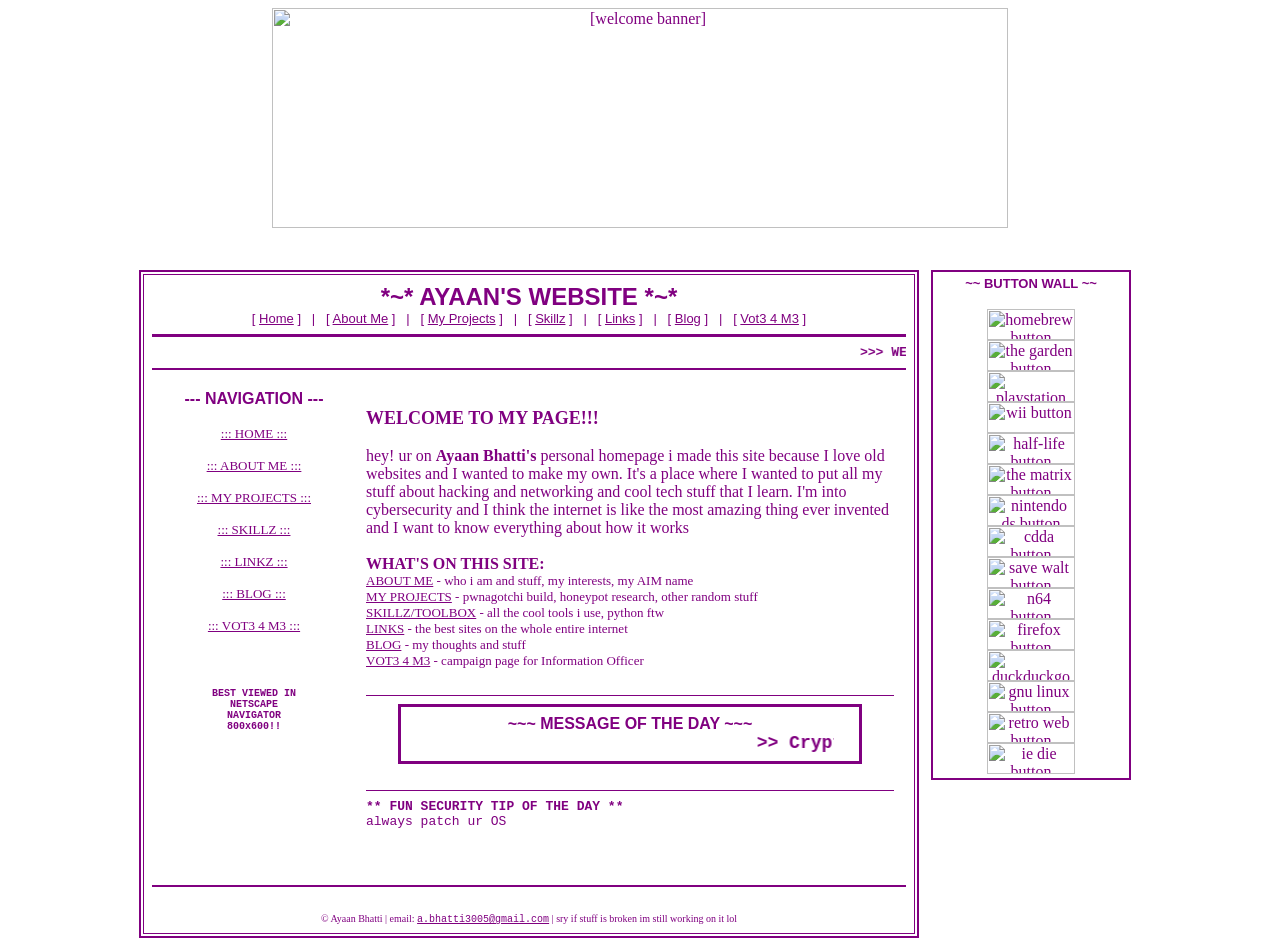
==== commit c70b59cc: "Add Vot3 4 M3 page, update site content, and styling tweaks" ====
--- a/index.html
+++ b/index.html
@@ -26,12 +26,13 @@
 <font face="Arial" color="#800080" size="5"><b>*~* AYAAN'S WEBSITE *~*</b></font>
 <br>
 <font face="Arial" color="#800080" size="2">
-[ <a href="index.html">Home</a> ] |
-[ <a href="about.html">About Me</a> ] |
-[ <a href="projects.html">My Projects</a> ] |
-[ <a href="skills.html">Skillz</a> ] |
-[ <a href="links.html">Links</a> ] |
-[ <a href="blog.html">Blog</a> ]
+[ <a href="index.html">Home</a> ] &nbsp;&nbsp;|&nbsp;&nbsp;
+[ <a href="about.html">About Me</a> ] &nbsp;&nbsp;|&nbsp;&nbsp;
+[ <a href="projects.html">My Projects</a> ] &nbsp;&nbsp;|&nbsp;&nbsp;
+[ <a href="skills.html">Skillz</a> ] &nbsp;&nbsp;|&nbsp;&nbsp;
+[ <a href="links.html">Links</a> ] &nbsp;&nbsp;|&nbsp;&nbsp;
+[ <a href="blog.html">Blog</a> ] &nbsp;&nbsp;|&nbsp;&nbsp;
+[ <a href="vot3-4-m3.html">Vot3 4 M3</a> ]
 </font>
 </center>
 
@@ -54,7 +55,8 @@
 <a href="projects.html">::: MY PROJECTS :::</a><br><br>
 <a href="skills.html">::: SKILLZ :::</a><br><br>
 <a href="links.html">::: LINKZ :::</a><br><br>
-<a href="blog.html">::: BLOG :::</a>
+<a href="blog.html">::: BLOG :::</a><br><br>
+<a href="vot3-4-m3.html">::: VOT3 4 M3 :::</a>
 </font>
 <br><br>
 <br><br>
@@ -73,9 +75,9 @@
 <font face="Times New Roman" color="#800080" size="4"><b>WELCOME TO MY PAGE!!!</b></font>
 <br><br>
 <font face="Times New Roman" color="#800080" size="3">
-hey!! ur on <b>Ayaan Bhatti's</b> personal homepage!!
+hey! ur on <b>Ayaan Bhatti's</b> personal homepage
 i made this site because I love old websites and I wanted to make my own. It's a place where I wanted
-to put all my stuff about hacking and networking and kewl tech stuff that I learn. I'm SO into cybersecurity and I think the internet is like the most amazing thing ever invented and I want to know everything about how it works!!
+to put all my stuff about hacking and networking and cool tech stuff that I learn. I'm into cybersecurity and I think the internet is like the most amazing thing ever invented and I want to know everything about how it works
 </font>
 <br><br>
 <font face="Times New Roman" color="#800080" size="3">
@@ -84,23 +86,29 @@
 <br>
 <font face="Times New Roman" color="#800080" size="2">
 <a href="about.html">ABOUT ME</a> - who i am and stuff, my interests, my AIM name<br>
-<a href="projects.html">MY PROJECTS</a> - pwnagotchi build!! honeypot research!! i won a hackathon!!!!<br>
+<a href="projects.html">MY PROJECTS</a> - pwnagotchi build, honeypot research, other random stuff<br>
 <a href="skills.html">SKILLZ/TOOLBOX</a> - all the cool tools i use, python ftw<br>
 <a href="links.html">LINKS</a> - the best sites on the whole entire internet<br>
 <a href="blog.html">BLOG</a> - my thoughts and stuff<br>
+<a href="vot3-4-m3.html">VOT3 4 M3</a> - campaign page for Information Officer<br>
 </font>
 <br>
 
 <hr color="#800080" size="1">
 
-<font face="Arial" color="#800080" size="2">
-<b>~~~ LATEST UPDATES ~~~</b>
-</font>
+<center>
+<table border="2" cellpadding="8" cellspacing="0" bgcolor="#FFFFFF" bordercolor="#800080" width="88%">
+<tr>
+<td align="center">
+<font face="Arial" color="#800080" size="3"><b><blink>~~~ MESSAGE OF THE DAY ~~~</blink></b></font>
 <br>
-<font face="Times New Roman" color="#800080" size="2">
-<b>3/28/99</b> - Came back from Lowell competing in an intense Blue Team Competition<br>
-<b>2/10/99</b> - site is LIVE!! finally got it off neocities lol<br>
-</font>
+<marquee scrollamount="5" bgcolor="#FFFFFF" width="92%">
+<font face="Courier New" color="#800080" size="4"><b>&gt;&gt; Cryptrunner is awesome &lt;&lt;</b></font>
+</marquee>
+</td>
+</tr>
+</table>
+</center>
 <br>
 
 <hr color="#800080" size="1">
@@ -109,8 +117,7 @@
 <b>** FUN SECURITY TIP OF THE DAY **</b><br>
 </font>
 <font face="Courier New" color="#800080" size="2">
-always patch ur OS!!! unpatched systems r the #1 way hackers get in<br>
-(i learned this from NECCDC lol)
+always patch ur OS<br>
 </font>
 
 <br><br>
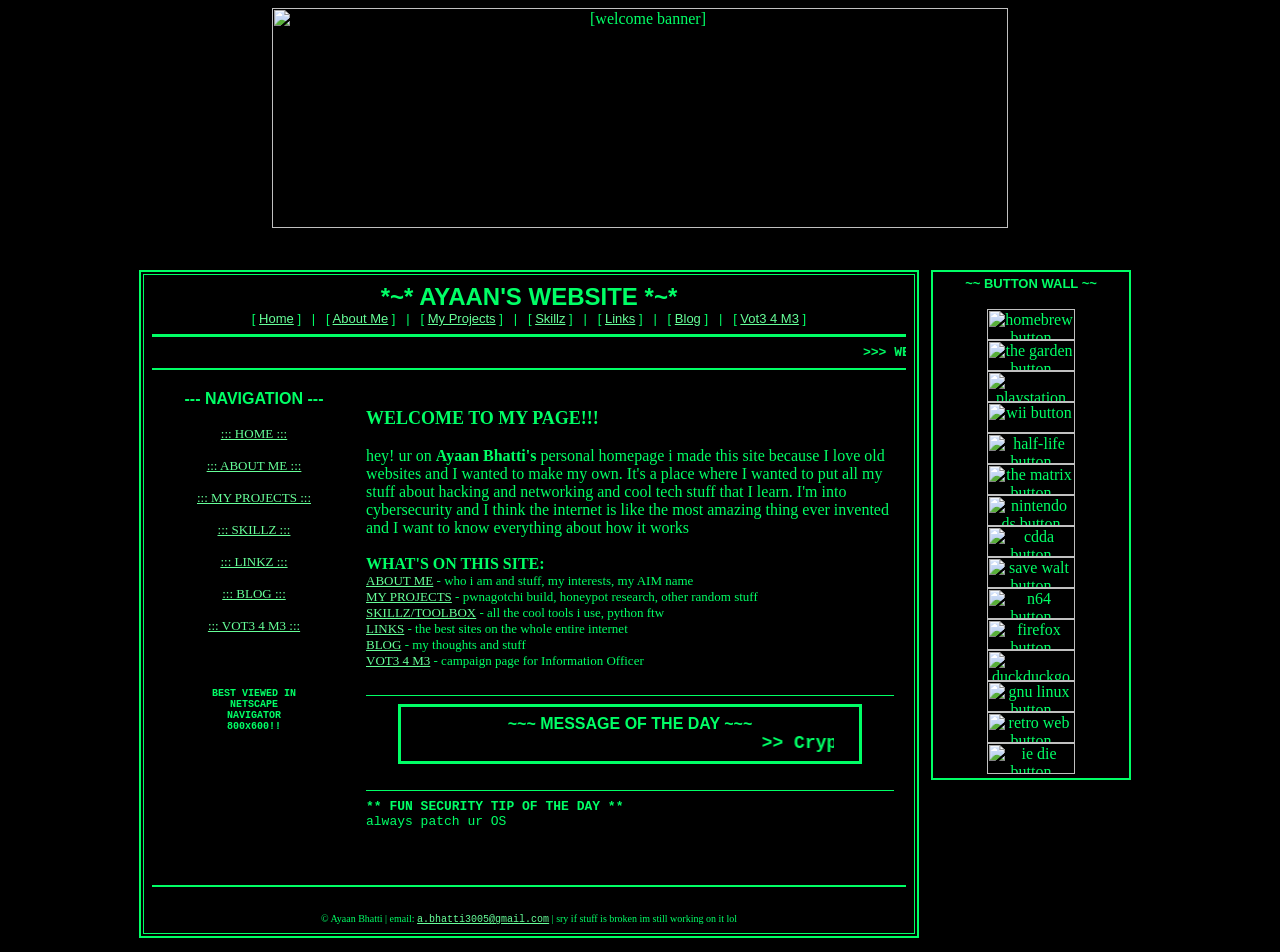
==== commit 3d8af6e2: "Added Blog 1" ====
--- a/index.html
+++ b/index.html
@@ -4,7 +4,7 @@
 <title>Ayaan's Homepage - WELCOME!!!</title>
 <bgsound src="music.mid" loop="-1">
 </head>
-<body bgcolor="#FFFFFF" text="#800080" link="#800080" vlink="#800080" alink="#800080">
+<body bgcolor="#000000" text="#00FF66" link="#66FF99" vlink="#33CC66" alink="#CCFFCC">
 
 <center>
 <img src="https://i.pinimg.com/736x/78/38/fe/7838fe784d3a16c69668e707ab87ba6f.jpg" alt="[welcome banner]" width="736" height="220">
@@ -18,14 +18,14 @@
 <table border="0" cellpadding="6" cellspacing="0">
 <tr valign="top">
 <td>
-<table border="2" width="780" bgcolor="#FFFFFF" cellpadding="8" cellspacing="2" bordercolor="#800080">
+<table border="2" width="780" bgcolor="#000000" cellpadding="8" cellspacing="2" bordercolor="#00FF66">
 <tr>
 <td>
 
 <center>
-<font face="Arial" color="#800080" size="5"><b>*~* AYAAN'S WEBSITE *~*</b></font>
+<font face="Arial" color="#00FF66" size="5"><b>*~* AYAAN'S WEBSITE *~*</b></font>
 <br>
-<font face="Arial" color="#800080" size="2">
+<font face="Arial" color="#00FF66" size="2">
 [ <a href="index.html">Home</a> ] &nbsp;&nbsp;|&nbsp;&nbsp;
 [ <a href="about.html">About Me</a> ] &nbsp;&nbsp;|&nbsp;&nbsp;
 [ <a href="projects.html">My Projects</a> ] &nbsp;&nbsp;|&nbsp;&nbsp;
@@ -36,20 +36,20 @@
 </font>
 </center>
 
-<hr color="#800080" size="3">
+<hr color="#00FF66" size="3">
 
-<marquee scrollamount="3" bgcolor="#FFFFFF"><font face="Courier New" color="#800080" size="2"><b>&gt;&gt;&gt; WELCOME TO AYAAN'S PAGE!!! | TIP: always use a firewall d00d | currently learning: packet sniffing with scapy | WE WON BEST TRACK AND FAN FAVORITE!!! | this site is ALWAYS under construction lol | &lt;&lt;&lt;</b></font></marquee>
+<marquee scrollamount="3" bgcolor="#000000"><font face="Courier New" color="#00FF66" size="2"><b>&gt;&gt;&gt; WELCOME TO AYAAN'S PAGE!!! | TIP: always use a firewall d00d | currently learning: packet sniffing with scapy | WE WON BEST TRACK AND FAN FAVORITE!!! | this site is ALWAYS under construction lol | &lt;&lt;&lt;</b></font></marquee>
 
-<hr color="#800080" size="2">
+<hr color="#00FF66" size="2">
 
 <table border="0" width="100%" cellpadding="10">
 <tr valign="top">
 
-<td width="180" bgcolor="#FFFFFF">
+<td width="180" bgcolor="#000000">
 <center>
-<font face="Arial" color="#800080" size="3"><b>--- NAVIGATION ---</b></font>
+<font face="Arial" color="#00FF66" size="3"><b>--- NAVIGATION ---</b></font>
 <br><br>
-<font face="Times New Roman" color="#800080" size="2">
+<font face="Times New Roman" color="#00FF66" size="2">
 <a href="index.html">::: HOME :::</a><br><br>
 <a href="about.html">::: ABOUT ME :::</a><br><br>
 <a href="projects.html">::: MY PROJECTS :::</a><br><br>
@@ -60,7 +60,7 @@
 </font>
 <br><br>
 <br><br>
-<font face="Courier New" color="#800080" size="1">
+<font face="Courier New" color="#00FF66" size="1">
 <b><blink>BEST VIEWED IN<br>NETSCAPE<br>NAVIGATOR<br>800x600!!</blink></b>
 </font>
 <br>
@@ -68,23 +68,23 @@
 </center>
 </td>
 
-<td bgcolor="#FFFFFF">
+<td bgcolor="#000000">
 <center>
 </center>
 <br>
-<font face="Times New Roman" color="#800080" size="4"><b>WELCOME TO MY PAGE!!!</b></font>
+<font face="Times New Roman" color="#00FF66" size="4"><b>WELCOME TO MY PAGE!!!</b></font>
 <br><br>
-<font face="Times New Roman" color="#800080" size="3">
+<font face="Times New Roman" color="#00FF66" size="3">
 hey! ur on <b>Ayaan Bhatti's</b> personal homepage
 i made this site because I love old websites and I wanted to make my own. It's a place where I wanted
 to put all my stuff about hacking and networking and cool tech stuff that I learn. I'm into cybersecurity and I think the internet is like the most amazing thing ever invented and I want to know everything about how it works
 </font>
 <br><br>
-<font face="Times New Roman" color="#800080" size="3">
+<font face="Times New Roman" color="#00FF66" size="3">
 <b>WHAT'S ON THIS SITE:</b>
 </font>
 <br>
-<font face="Times New Roman" color="#800080" size="2">
+<font face="Times New Roman" color="#00FF66" size="2">
 <a href="about.html">ABOUT ME</a> - who i am and stuff, my interests, my AIM name<br>
 <a href="projects.html">MY PROJECTS</a> - pwnagotchi build, honeypot research, other random stuff<br>
 <a href="skills.html">SKILLZ/TOOLBOX</a> - all the cool tools i use, python ftw<br>
@@ -94,16 +94,16 @@
 </font>
 <br>
 
-<hr color="#800080" size="1">
+<hr color="#00FF66" size="1">
 
 <center>
-<table border="2" cellpadding="8" cellspacing="0" bgcolor="#FFFFFF" bordercolor="#800080" width="88%">
+<table border="2" cellpadding="8" cellspacing="0" bgcolor="#000000" bordercolor="#00FF66" width="88%">
 <tr>
 <td align="center">
-<font face="Arial" color="#800080" size="3"><b><blink>~~~ MESSAGE OF THE DAY ~~~</blink></b></font>
+<font face="Arial" color="#00FF66" size="3"><b><blink>~~~ MESSAGE OF THE DAY ~~~</blink></b></font>
 <br>
-<marquee scrollamount="5" bgcolor="#FFFFFF" width="92%">
-<font face="Courier New" color="#800080" size="4"><b>&gt;&gt; Cryptrunner is awesome &lt;&lt;</b></font>
+<marquee scrollamount="5" bgcolor="#000000" width="92%">
+<font face="Courier New" color="#00FF66" size="4"><b>&gt;&gt; Cryptrunner is awesome &lt;&lt;</b></font>
 </marquee>
 </td>
 </tr>
@@ -111,12 +111,12 @@
 </center>
 <br>
 
-<hr color="#800080" size="1">
+<hr color="#00FF66" size="1">
 
-<font face="Courier New" color="#800080" size="2">
+<font face="Courier New" color="#00FF66" size="2">
 <b>** FUN SECURITY TIP OF THE DAY **</b><br>
 </font>
-<font face="Courier New" color="#800080" size="2">
+<font face="Courier New" color="#00FF66" size="2">
 always patch ur OS<br>
 </font>
 
@@ -127,12 +127,12 @@
 </tr>
 </table>
 
-<hr color="#800080" size="2">
+<hr color="#00FF66" size="2">
 
 <br>
 
 <center>
-<font face="Times New Roman" color="#800080" size="1">
+<font face="Times New Roman" color="#00FF66" size="1">
 &copy; Ayaan Bhatti | email: <a href="mailto:a.bhatti3005@gmail.com"><font face="Courier New">a.bhatti3005@gmail.com</font></a> | sry if stuff is broken im still working on it lol
 </font>
 </center>
@@ -142,9 +142,9 @@
 </table>
 </td>
 <td width="210">
-<table border="1" bgcolor="#FFFFFF" bordercolor="#800080" cellpadding="4" cellspacing="0" width="200">
+<table border="1" bgcolor="#000000" bordercolor="#00FF66" cellpadding="4" cellspacing="0" width="200">
 <tr><td align="center">
-<font face="Arial" color="#800080" size="2"><b>~~ BUTTON WALL ~~</b></font><br><br>
+<font face="Arial" color="#00FF66" size="2"><b>~~ BUTTON WALL ~~</b></font><br><br>
 <img src="https://44nifty.com/img/buttons/misc-homebrew.png" alt="homebrew button" width="88" height="31"><br>
 <img src="https://88by31.neocities.org/music/thegarden.png" alt="the garden button" width="88" height="31"><br>
 <img src="https://88by31.neocities.org/games/playstation.gif" alt="playstation button" width="88" height="31"><br>
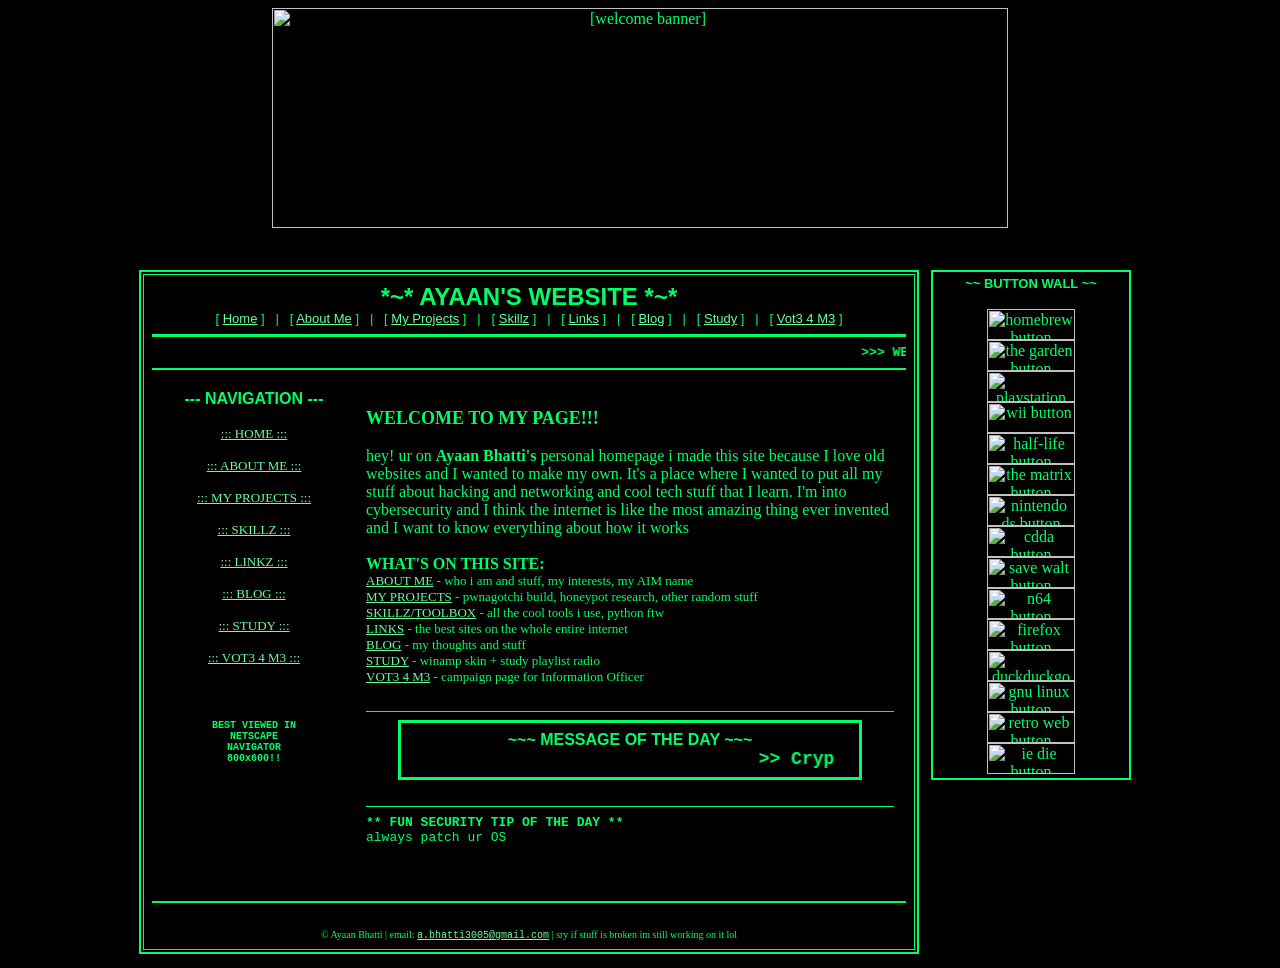
==== commit 075c4375: "Add Study page with Webamp, YouTube playlist, and site nav link. Co-authored-by: Cursor <cursoragent" ====
--- a/index.html
+++ b/index.html
@@ -32,6 +32,7 @@
 [ <a href="skills.html">Skillz</a> ] &nbsp;&nbsp;|&nbsp;&nbsp;
 [ <a href="links.html">Links</a> ] &nbsp;&nbsp;|&nbsp;&nbsp;
 [ <a href="blog.html">Blog</a> ] &nbsp;&nbsp;|&nbsp;&nbsp;
+[ <a href="study.html">Study</a> ] &nbsp;&nbsp;|&nbsp;&nbsp;
 [ <a href="vot3-4-m3.html">Vot3 4 M3</a> ]
 </font>
 </center>
@@ -56,6 +57,7 @@
 <a href="skills.html">::: SKILLZ :::</a><br><br>
 <a href="links.html">::: LINKZ :::</a><br><br>
 <a href="blog.html">::: BLOG :::</a><br><br>
+<a href="study.html">::: STUDY :::</a><br><br>
 <a href="vot3-4-m3.html">::: VOT3 4 M3 :::</a>
 </font>
 <br><br>
@@ -90,6 +92,7 @@
 <a href="skills.html">SKILLZ/TOOLBOX</a> - all the cool tools i use, python ftw<br>
 <a href="links.html">LINKS</a> - the best sites on the whole entire internet<br>
 <a href="blog.html">BLOG</a> - my thoughts and stuff<br>
+<a href="study.html">STUDY</a> - winamp skin + study playlist radio<br>
 <a href="vot3-4-m3.html">VOT3 4 M3</a> - campaign page for Information Officer<br>
 </font>
 <br>
